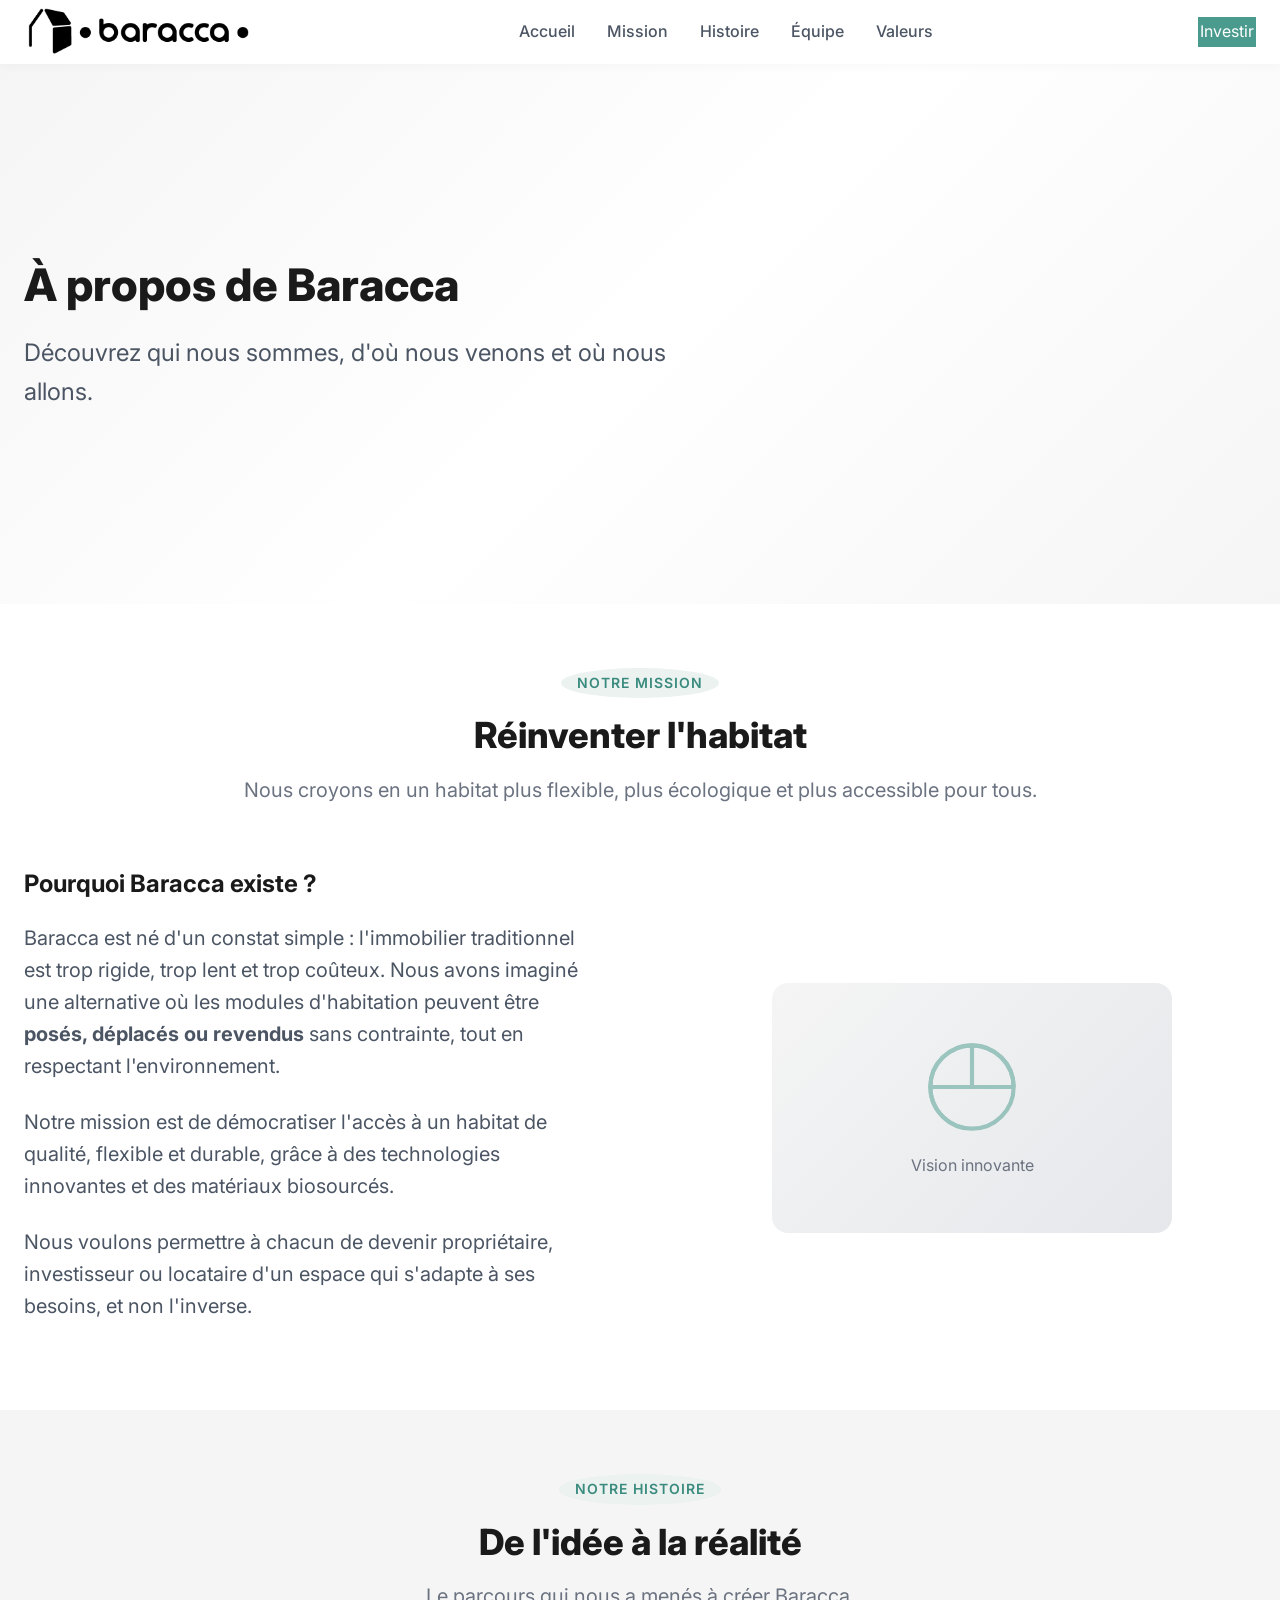
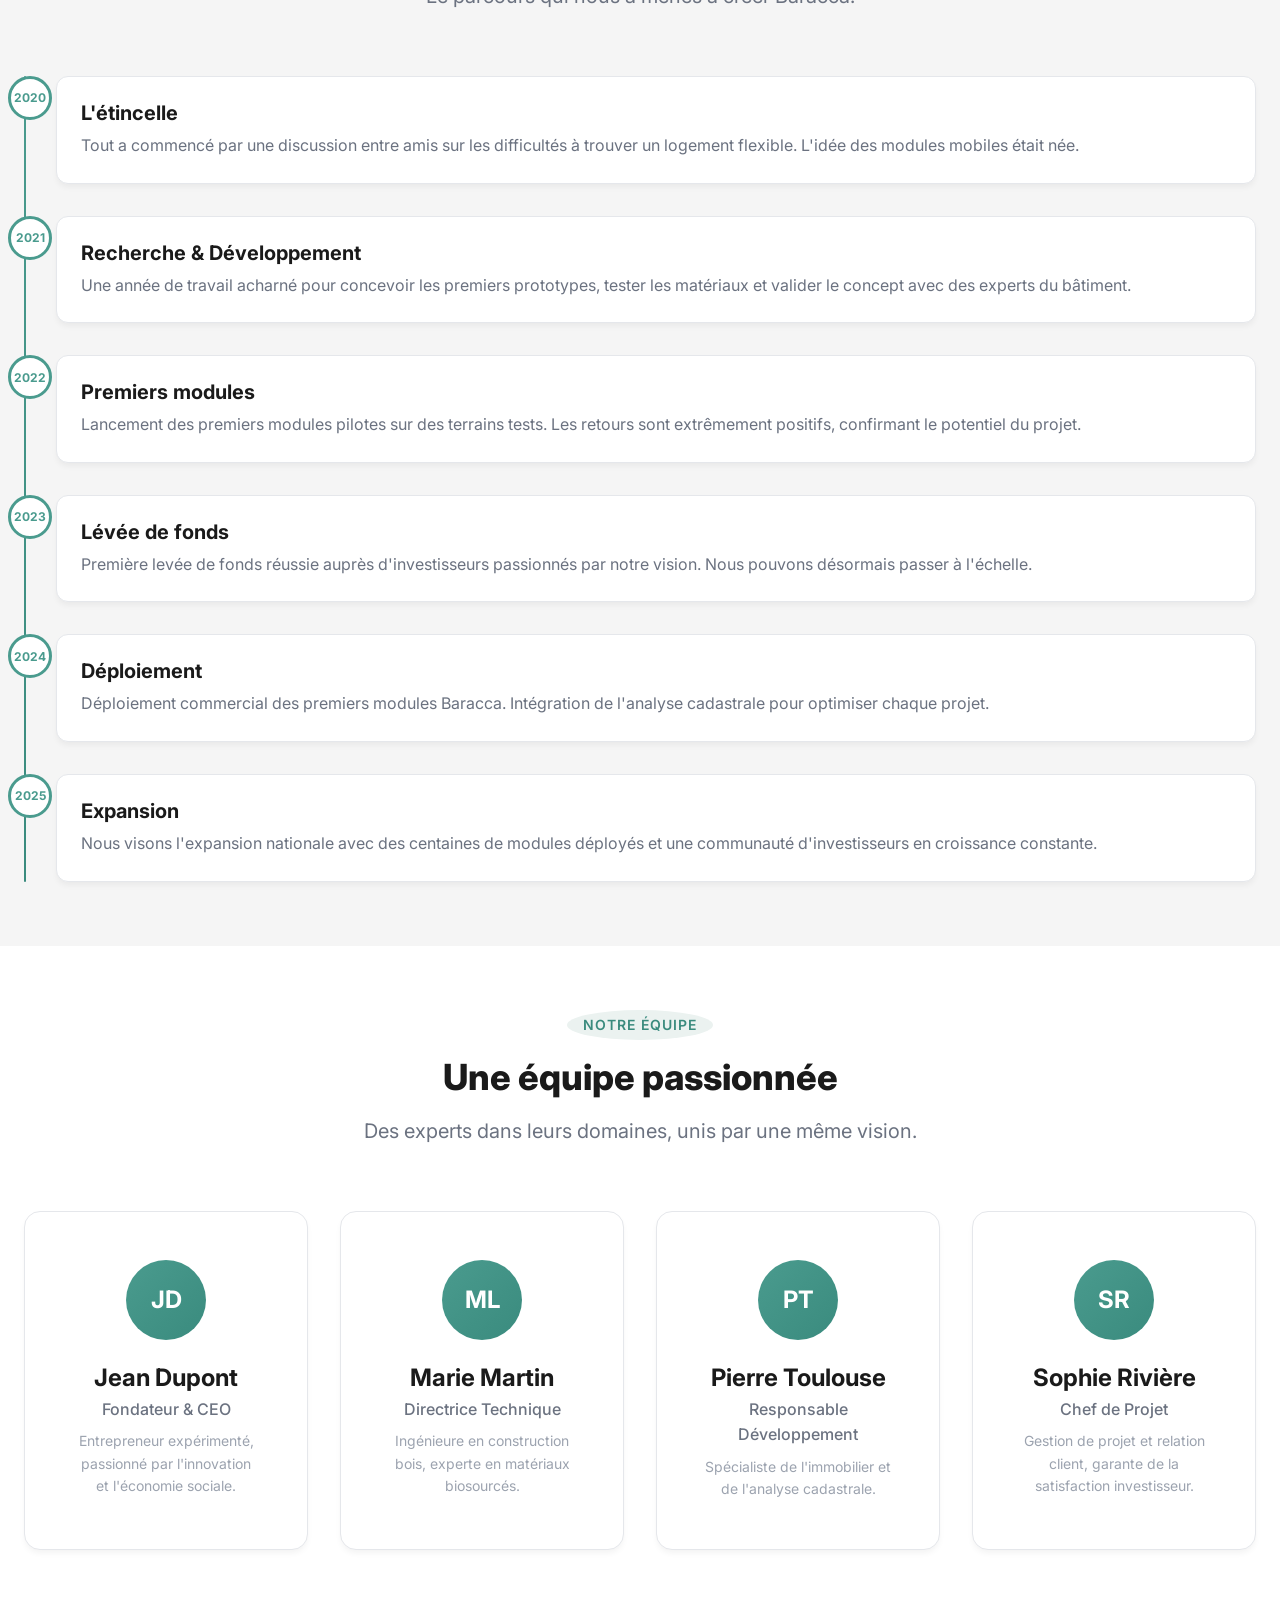
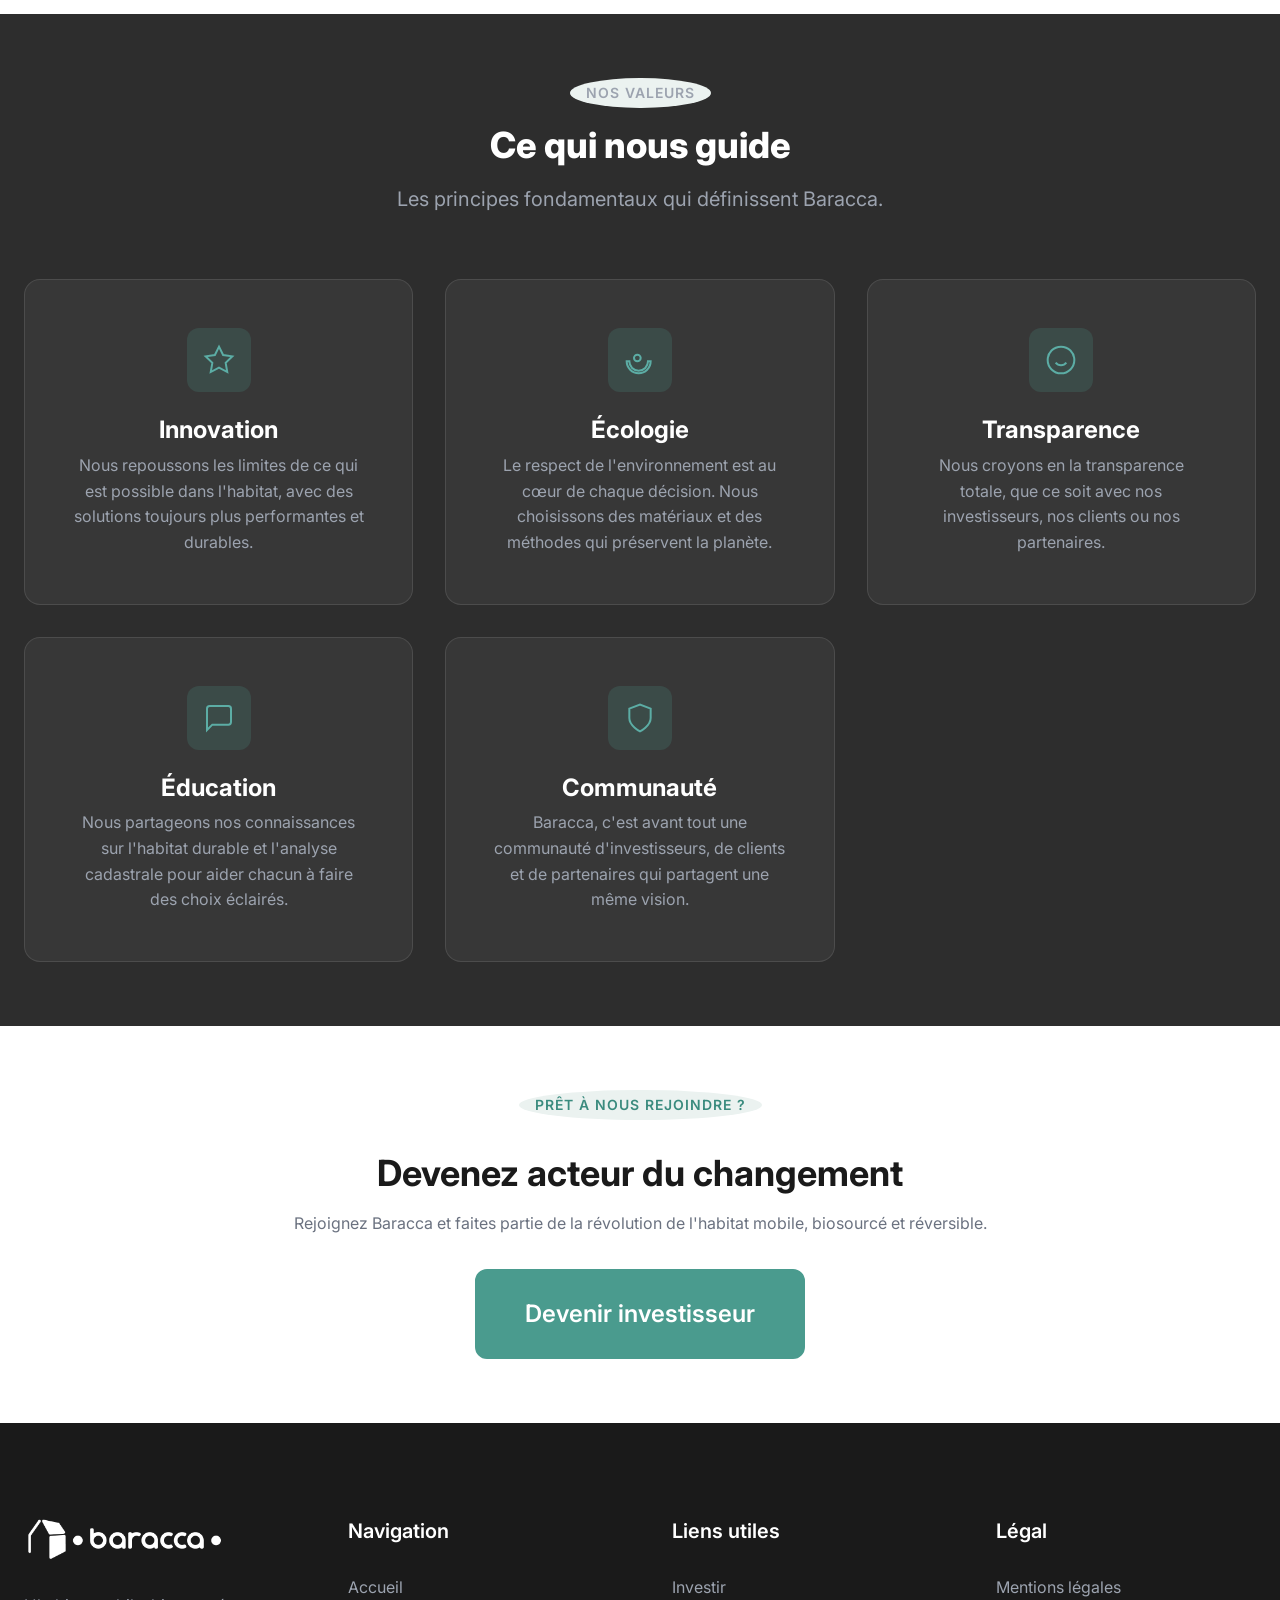
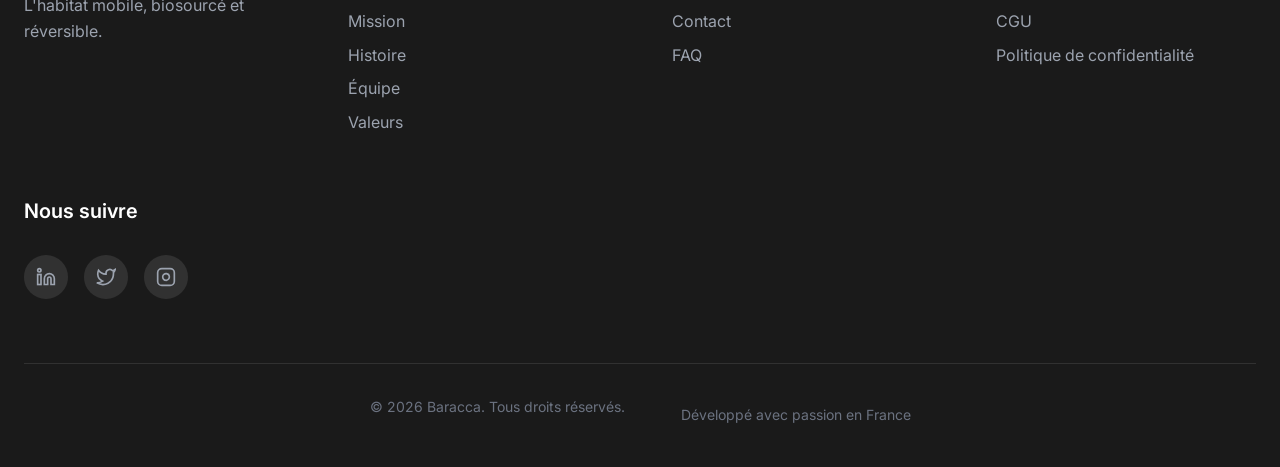
==== a-propos.html @ 2259a746 "Création d'une lading page test" ====
<!DOCTYPE html>
<html lang="fr">
<head>
  <meta charset="UTF-8">
  <meta name="viewport" content="width=device-width, initial-scale=1.0">
  <meta name="description" content="À propos de Baracca - Découvrez notre histoire, notre mission et notre équipe passionnée par l'habitat durable et réversible.">
  <title>À propos | Baracca</title>
  
  <!-- Fonts -->
  <link rel="preconnect" href="https://fonts.googleapis.com">
  <link rel="preconnect" href="https://fonts.gstatic.com" crossorigin>
  <link href="https://fonts.googleapis.com/css2?family=Inter:wght@400;500;600;700;800&display=swap" rel="stylesheet">
  
  <!-- Favicon -->
  <link rel="icon" type="image/png" href="assets/images/favicon.png">
  
  <!-- Styles -->
  <link rel="stylesheet" href="assets/css/style.css">
</head>
<body>
  <!-- Header -->
  <header class="header">
    <div class="container">
      <nav class="nav">
        <a href="index.html" class="logo">
          <img src="assets/images/logo-baracca-bandeau.png" alt="Baracca" width="300" height="62">
        </a>
        <ul class="nav-links">
          <li><a href="index.html">Accueil</a></li>
          <li><a href="#mission">Mission</a></li>
          <li><a href="#histoire">Histoire</a></li>
          <li><a href="#equipe">Équipe</a></li>
          <li><a href="#valeurs">Valeurs</a></li>
        </ul>
        <div class="nav-actions">
          <a href="index.html#investir" class="btn-primary">Investir</a>
          <button class="mobile-menu-btn" id="mobile-menu-btn" aria-label="Menu">
            <svg xmlns="http://www.w3.org/2000/svg" width="24" height="24" viewBox="0 0 24 24" fill="none" stroke="currentColor" stroke-width="2">
              <line x1="3" y1="12" x2="21" y2="12"></line>
              <line x1="3" y1="6" x2="21" y2="6"></line>
              <line x1="3" y1="18" x2="21" y2="18"></line>
            </svg>
          </button>
        </div>
      </nav>
      
      <!-- Mobile Menu -->
      <div class="mobile-menu hidden" id="mobile-menu">
        <ul>
          <li><a href="index.html">Accueil</a></li>
          <li><a href="#mission">Mission</a></li>
          <li><a href="#histoire">Histoire</a></li>
          <li><a href="#equipe">Équipe</a></li>
          <li><a href="#valeurs">Valeurs</a></li>
          <li><a href="index.html#investir">Investir</a></li>
        </ul>
      </div>
    </div>
  </header>

  <!-- Hero Section -->
  <section class="hero" style="min-height: 60vh; padding-top: 100px;">
    <div class="container">
      <div class="hero-content fade-in">
        <h1>À propos de Baracca</h1>
        <p class="hero-subtitle">Découvrez qui nous sommes, d'où nous venons et où nous allons.</p>
      </div>
    </div>
  </section>

  <!-- Mission Section -->
  <section id="mission" class="section">
    <div class="container">
      <div class="section-header fade-in">
        <span class="section-tag">Notre Mission</span>
        <h2 class="section-title">Réinventer l'habitat</h2>
        <p class="section-subtitle">Nous croyons en un habitat plus flexible, plus écologique et plus accessible pour tous.</p>
      </div>
      
      <div class="split-content fade-in">
        <div class="split-text">
          <h3>Pourquoi Baracca existe ?</h3>
          <p>Baracca est né d'un constat simple : l'immobilier traditionnel est trop rigide, trop lent et trop coûteux. Nous avons imaginé une alternative où les modules d'habitation peuvent être <strong>posés, déplacés ou revendus</strong> sans contrainte, tout en respectant l'environnement.</p>
          <p>Notre mission est de démocratiser l'accès à un habitat de qualité, flexible et durable, grâce à des technologies innovantes et des matériaux biosourcés.</p>
          <p>Nous voulons permettre à chacun de devenir propriétaire, investisseur ou locataire d'un espace qui s'adapte à ses besoins, et non l'inverse.</p>
        </div>
        <div class="split-visual">
          <div class="visual-placeholder">
            <svg xmlns="http://www.w3.org/2000/svg" width="100" height="100" viewBox="0 0 24 24" fill="none" stroke="#4A9B8E" stroke-width="1">
              <circle cx="12" cy="12" r="10"></circle>
              <path d="M12 2v10"></path>
              <path d="M2 12h20"></path>
              <path d="M22 12c0-5.52-4.48-10-10-10S2 6.48 2 12c0 4.84 3.44 8.87 8 9.8V22"></path>
            </svg>
            <p>Vision innovante</p>
          </div>
        </div>
      </div>
    </div>
  </section>

  <!-- Histoire Section -->
  <section id="histoire" class="section section-light">
    <div class="container">
      <div class="section-header fade-in">
        <span class="section-tag">Notre Histoire</span>
        <h2 class="section-title">De l'idée à la réalité</h2>
        <p class="section-subtitle">Le parcours qui nous a menés à créer Baracca.</p>
      </div>
      
      <div class="timeline fade-in">
        <div class="timeline-item">
          <div class="timeline-marker">2020</div>
          <div class="timeline-content">
            <h3>L'étincelle</h3>
            <p>Tout a commencé par une discussion entre amis sur les difficultés à trouver un logement flexible. L'idée des modules mobiles était née.</p>
          </div>
        </div>
        
        <div class="timeline-item">
          <div class="timeline-marker">2021</div>
          <div class="timeline-content">
            <h3>Recherche & Développement</h3>
            <p>Une année de travail acharné pour concevoir les premiers prototypes, tester les matériaux et valider le concept avec des experts du bâtiment.</p>
          </div>
        </div>
        
        <div class="timeline-item">
          <div class="timeline-marker">2022</div>
          <div class="timeline-content">
            <h3>Premiers modules</h3>
            <p>Lancement des premiers modules pilotes sur des terrains tests. Les retours sont extrêmement positifs, confirmant le potentiel du projet.</p>
          </div>
        </div>
        
        <div class="timeline-item">
          <div class="timeline-marker">2023</div>
          <div class="timeline-content">
            <h3>Lévée de fonds</h3>
            <p>Première levée de fonds réussie auprès d'investisseurs passionnés par notre vision. Nous pouvons désormais passer à l'échelle.</p>
          </div>
        </div>
        
        <div class="timeline-item">
          <div class="timeline-marker">2024</div>
          <div class="timeline-content">
            <h3>Déploiement</h3>
            <p>Déploiement commercial des premiers modules Baracca. Intégration de l'analyse cadastrale pour optimiser chaque projet.</p>
          </div>
        </div>
        
        <div class="timeline-item">
          <div class="timeline-marker">2025</div>
          <div class="timeline-content">
            <h3>Expansion</h3>
            <p>Nous visons l'expansion nationale avec des centaines de modules déployés et une communauté d'investisseurs en croissance constante.</p>
          </div>
        </div>
      </div>
    </div>
  </section>

  <!-- Équipe Section -->
  <section id="equipe" class="section">
    <div class="container">
      <div class="section-header fade-in">
        <span class="section-tag">Notre Équipe</span>
        <h2 class="section-title">Une équipe passionnée</h2>
        <p class="section-subtitle">Des experts dans leurs domaines, unis par une même vision.</p>
      </div>
      
      <div class="team-grid fade-in">
        <div class="team-card">
          <div class="team-avatar">JD</div>
          <h3>Jean Dupont</h3>
          <p>Fondateur & CEO</p>
          <p class="team-bio">Entrepreneur expérimenté, passionné par l'innovation et l'économie sociale.</p>
        </div>
        
        <div class="team-card">
          <div class="team-avatar">ML</div>
          <h3>Marie Martin</h3>
          <p>Directrice Technique</p>
          <p class="team-bio">Ingénieure en construction bois, experte en matériaux biosourcés.</p>
        </div>
        
        <div class="team-card">
          <div class="team-avatar">PT</div>
          <h3>Pierre Toulouse</h3>
          <p>Responsable Développement</p>
          <p class="team-bio">Spécialiste de l'immobilier et de l'analyse cadastrale.</p>
        </div>
        
        <div class="team-card">
          <div class="team-avatar">SR</div>
          <h3>Sophie Rivière</h3>
          <p>Chef de Projet</p>
          <p class="team-bio">Gestion de projet et relation client, garante de la satisfaction investisseur.</p>
        </div>
      </div>
    </div>
  </section>

  <!-- Valeurs Section -->
  <section id="valeurs" class="section section-dark">
    <div class="container">
      <div class="section-header fade-in" style="text-align: center;">
        <span class="section-tag">Nos Valeurs</span>
        <h2 class="section-title">Ce qui nous guide</h2>
        <p class="section-subtitle">Les principes fondamentaux qui définissent Baracca.</p>
      </div>
      
      <div class="values-grid fade-in">
        <div class="value-card">
          <div class="value-icon">
            <svg xmlns="http://www.w3.org/2000/svg" width="32" height="32" viewBox="0 0 24 24" fill="none" stroke="currentColor" stroke-width="1.5">
              <path d="M12 2l3.09 6.26L22 9.27l-5 4.87 1.18 6.88L12 17.77l-6.18 3.25L7 14.14 2 9.27l6.91-1.01L12 2z"></path>
            </svg>
          </div>
          <h3>Innovation</h3>
          <p>Nous repoussons les limites de ce qui est possible dans l'habitat, avec des solutions toujours plus performantes et durables.</p>
        </div>
        
        <div class="value-card">
          <div class="value-icon">
            <svg xmlns="http://www.w3.org/2000/svg" width="32" height="32" viewBox="0 0 24 24" fill="none" stroke="currentColor" stroke-width="1.5">
              <path d="M11 20A7 7 0 0 1 4 13H2a9 9 0 0 0 18 0h-2a7 7 0 0 1-7 7z"></path>
              <path d="M12.5 10.5c0-1.38-1.12-2.5-2.5-2.5s-2.5 1.12-2.5 2.5 1.12 2.5 2.5 2.5 2.5-1.12 2.5-2.5z"></path>
            </svg>
          </div>
          <h3>Écologie</h3>
          <p>Le respect de l'environnement est au cœur de chaque décision. Nous choisissons des matériaux et des méthodes qui préservent la planète.</p>
        </div>
        
        <div class="value-card">
          <div class="value-icon">
            <svg xmlns="http://www.w3.org/2000/svg" width="32" height="32" viewBox="0 0 24 24" fill="none" stroke="currentColor" stroke-width="1.5">
              <circle cx="12" cy="12" r="10"></circle>
              <path d="M8 14s1.5 2 4 2 4-2 4-2"></path>
              <line x1="9" y1="9" x2="9.01" y2="9"></line>
              <line x1="15" y1="9" x2="15.01" y2="9"></line>
            </svg>
          </div>
          <h3>Transparence</h3>
          <p>Nous croyons en la transparence totale, que ce soit avec nos investisseurs, nos clients ou nos partenaires.</p>
        </div>
        
        <div class="value-card">
          <div class="value-icon">
            <svg xmlns="http://www.w3.org/2000/svg" width="32" height="32" viewBox="0 0 24 24" fill="none" stroke="currentColor" stroke-width="1.5">
              <path d="M21 15a2 2 0 0 1-2 2H7l-4 4V5a2 2 0 0 1 2-2h14a2 2 0 0 1 2 2z"></path>
            </svg>
          </div>
          <h3>Éducation</h3>
          <p>Nous partageons nos connaissances sur l'habitat durable et l'analyse cadastrale pour aider chacun à faire des choix éclairés.</p>
        </div>
        
        <div class="value-card">
          <div class="value-icon">
            <svg xmlns="http://www.w3.org/2000/svg" width="32" height="32" viewBox="0 0 24 24" fill="none" stroke="currentColor" stroke-width="1.5">
              <path d="M12 22s8-4 8-10V5l-8-3-8 3v7c0 6 8 10 8 10z"></path>
            </svg>
          </div>
          <h3>Communauté</h3>
          <p>Baracca, c'est avant tout une communauté d'investisseurs, de clients et de partenaires qui partagent une même vision.</p>
        </div>
      </div>
    </div>
  </section>

  <!-- CTA Section -->
  <section class="section">
    <div class="container">
      <div class="fade-in" style="text-align: center; max-width: 700px; margin: 0 auto;">
        <span class="section-tag">Prêt à nous rejoindre ?</span>
        <h2 style="margin-top: var(--spacing-md);">Devenez acteur du changement</h2>
        <p style="margin-bottom: var(--spacing-xl);">Rejoignez Baracca et faites partie de la révolution de l'habitat mobile, biosourcé et réversible.</p>
        <a href="index.html#investir" class="btn-cta btn-large">Devenir investisseur</a>
      </div>
    </div>
  </section>

  <!-- Footer -->
  <footer class="footer">
    <div class="container">
      <div class="footer-content">
        <div class="footer-section">
          <a href="index.html" class="footer-logo">
            <img src="assets/images/logo-baracca-bandeau.png" alt="Baracca" width="200" height="42">
          </a>
          <p>L'habitat mobile, biosourcé et réversible.</p>
        </div>
        
        <div class="footer-section">
          <h4>Navigation</h4>
          <ul>
            <li><a href="index.html">Accueil</a></li>
            <li><a href="#mission">Mission</a></li>
            <li><a href="#histoire">Histoire</a></li>
            <li><a href="#equipe">Équipe</a></li>
            <li><a href="#valeurs">Valeurs</a></li>
          </ul>
        </div>
        
        <div class="footer-section">
          <h4>Liens utiles</h4>
          <ul>
            <li><a href="index.html">Investir</a></li>
            <li><a href="#">Contact</a></li>
            <li><a href="#">FAQ</a></li>
          </ul>
        </div>
        
        <div class="footer-section">
          <h4>Légal</h4>
          <ul>
            <li><a href="#">Mentions légales</a></li>
            <li><a href="#">CGU</a></li>
            <li><a href="#">Politique de confidentialité</a></li>
          </ul>
        </div>
        
        <div class="footer-section">
          <h4>Nous suivre</h4>
          <div class="social-links">
            <a href="#" aria-label="LinkedIn">
              <svg xmlns="http://www.w3.org/2000/svg" width="24" height="24" viewBox="0 0 24 24" fill="none" stroke="currentColor" stroke-width="2">
                <path d="M16 8a6 6 0 0 1 6 6v7h-4v-7a2 2 0 0 0-2-2 2 2 0 0 0-2 2v7h-4v-7a6 6 0 0 1 6-6z"></path>
                <rect x="2" y="9" width="4" height="12"></rect>
                <circle cx="4" cy="4" r="2"></circle>
              </svg>
            </a>
            <a href="#" aria-label="Twitter">
              <svg xmlns="http://www.w3.org/2000/svg" width="24" height="24" viewBox="0 0 24 24" fill="none" stroke="currentColor" stroke-width="2">
                <path d="M23 3a10.9 10.9 0 0 1-3.14 1.53 4.48 4.48 0 0 0-7.86 3v1A10.66 10.66 0 0 1 3 4s-4 9 5 13a11.64 11.64 0 0 1-7 2c9 5 20 0 20-11.5a4.5 4.5 0 0 0-.08-.83A7.72 7.72 0 0 0 23 3z"></path>
              </svg>
            </a>
            <a href="#" aria-label="Instagram">
              <svg xmlns="http://www.w3.org/2000/svg" width="24" height="24" viewBox="0 0 24 24" fill="none" stroke="currentColor" stroke-width="2">
                <rect x="2" y="2" width="20" height="20" rx="5" ry="5"></rect>
                <path d="M16 11.37A4 4 0 1 1 12.63 8 4 4 0 0 1 16 11.37z"></path>
                <line x1="17.5" y1="6.5" x2="17.51" y2="6.5"></line>
              </svg>
            </a>
          </div>
        </div>
      </div>
      
      <div class="footer-bottom">
        <p>© <span id="current-year"></span> Baracca. Tous droits réservés.</p>
        <p style="margin-left: 2rem;">Développé avec passion en France</p>
      </div>
    </div>
  </footer>

  <!-- Scripts -->
  <script src="assets/js/script.js"></script>
</body>
</html>
---- assets/css/style.css ----
/* ============================================
   Baracca - Landing Page Styles
   Design moderne et responsive pour la landing page
   ============================================ */

/* CSS Custom Properties (Variables) */
:root {
  /* Couleurs principales */
  --primary: #4A9B8E;           /* Vert terre - couleur principale */
  --primary-dark: #3A8B7E;     /* Vert terre foncé */
  --primary-light: #5CADA5;    /* Vert terre clair */
  --primary-lighter: #EBF2F0;   /* Vert très clair pour fonds */
  
  --secondary: #E67E22;         /* Orange pour accents */
  --secondary-dark: #D35400;   /* Orange foncé */
  
  --black: #1A1A1A;            /* Noir profond */
  --black-soft: #2D2D2D;       /* Noir légèrement plus clair */
  --white: #FFFFFF;            /* Blanc */
  --gray-light: #F5F5F5;       /* Gris très clair */
  --gray: #6B7280;             /* Gris standard */
  --gray-medium: #9CA3AF;      /* Gris moyen */
  --gray-dark: #4B5563;        /* Gris foncé */
  --gray-border: #E5E7EB;      /* Bordure gris clair */
  --gray-bg: #FAFAFA;          /* Fond gris */
  
  /* Typographie */
  --font-family: 'Inter', -apple-system, BlinkMacSystemFont, 'Segoe UI', Roboto, Oxygen, Ubuntu, sans-serif;
  --font-size-h1: 3rem;        /* 48px */
  --font-size-h2: 2.25rem;     /* 36px */
  --font-size-h3: 1.5rem;      /* 24px */
  --font-size-h4: 1.25rem;     /* 20px */
  --font-size-body: 1rem;     /* 16px */
  --font-size-small: 0.875rem; /* 14px */
  --font-size-xs: 0.75rem;     /* 12px */
  
  /* Espacements */
  --spacing-xs: 0.25rem;      /* 4px */
  --spacing-sm: 0.5rem;       /* 8px */
  --spacing-md: 1rem;         /* 16px */
  --spacing-lg: 1.5rem;       /* 24px */
  --spacing-xl: 2rem;         /* 32px */
  --spacing-2xl: 3rem;        /* 48px */
  --spacing-3xl: 4rem;        /* 64px */
  --spacing-4xl: 6rem;        /* 96px */
  
  /* Bordures et ombres */
  --border-radius: 12px;       /* Bordure standard */
  --border-radius-sm: 8px;    /* Bordure petite */
  --border-radius-lg: 16px;   /* Bordure grande */
  --border-radius-full: 50%;  /* Cercle */
  
  --box-shadow: 0 4px 6px -1px rgba(0, 0, 0, 0.05);
  --box-shadow-md: 0 10px 15px -3px rgba(0, 0, 0, 0.05);
  --box-shadow-lg: 0 20px 25px -5px rgba(0, 0, 0, 0.05);
  --box-shadow-xl: 0 25px 50px -12px rgba(0, 0, 0, 0.1);
  --box-shadow-primary: 0 4px 14px rgba(74, 155, 142, 0.2);
  
  /* Transitions */
  --transition: all 0.3s cubic-bezier(0.4, 0, 0.2, 1);
  --transition-fast: all 0.15s ease;
  --transition-slow: all 0.5s ease;
  
  /* Z-index layers */
  --z-base: 1;
  --z-dropdown: 100;
  --z-sticky: 200;
  --z-fixed: 300;
  --z-modal: 400;
  --z-tooltip: 500;
}

/* ============================================
   Reset et Base Styles
   ============================================ */
*, *::before, *::after {
  box-sizing: border-box;
  margin: 0;
  padding: 0;
}

html {
  scroll-behavior: smooth;
  font-size: 16px;
}

body {
  font-family: var(--font-family);
  font-size: var(--font-size-body);
  line-height: 1.6;
  color: var(--black);
  background-color: var(--white);
  -webkit-font-smoothing: antialiased;
  -moz-osx-font-smoothing: grayscale;
  overflow-x: hidden;
}

/* Selection */
::selection {
  background-color: var(--primary);
  color: var(--white);
}

/* Focus styles for accessibility */
:focus-visible {
  outline: 2px solid var(--primary);
  outline-offset: 2px;
}

/* Scrollbar styling */
::-webkit-scrollbar {
  width: 8px;
  height: 8px;
}

::-webkit-scrollbar-track {
  background: var(--gray-light);
}

::-webkit-scrollbar-thumb {
  background: var(--primary);
  border-radius: 4px;
}

::-webkit-scrollbar-thumb:hover {
  background: var(--primary-dark);
}

/* ============================================
   Typography
   ============================================ */
h1, h2, h3, h4, h5, h6 {
  font-weight: 700;
  line-height: 1.2;
  color: var(--black);
  margin-bottom: var(--spacing-md);
}

h1 { font-size: var(--font-size-h1); }
h2 { font-size: var(--font-size-h2); }
h3 { font-size: var(--font-size-h3); }
h4 { font-size: var(--font-size-h4); }

p {
  color: var(--gray);
  margin-bottom: var(--spacing-md);
}

p:last-child {
  margin-bottom: 0;
}

a {
  color: var(--primary);
  text-decoration: none;
  transition: var(--transition);
}

a:hover {
  color: var(--primary-dark);
}

/* Lists */
ul, ol {
  list-style: none;
}

/* Images */
img, picture, video, canvas, svg {
  display: block;
  max-width: 100%;
  height: auto;
}

/* ============================================
   Conteneurs
   ============================================ */
.container {
  width: 100%;
  max-width: 1280px;
  margin: 0 auto;
  padding: 0 var(--spacing-lg);
}

.section {
  padding: var(--spacing-4xl) 0;
  position: relative;
}

/* ============================================
   Header
   ============================================ */
.header {
  position: sticky;
  top: 0;
  background-color: var(--white);
  box-shadow: 0 2px 10px rgba(0, 0, 0, 0.03);
  z-index: var(--z-sticky);
  padding: var(--spacing-sm) 0;
  transition: var(--transition);
}

.header.scrolled {
  box-shadow: 0 4px 20px rgba(0, 0, 0, 0.05);
  padding: var(--spacing-xs) 0;
}

.nav {
  display: flex;
  justify-content: space-between;
  align-items: center;
  position: relative;
}

.logo {
  display: flex;
  align-items: center;
  font-size: var(--font-size-h4);
  font-weight: 700;
  color: var(--black);
}

.logo img {
  height: auto;
  max-height: 48px;
  width: auto;
}

.nav-links {
  display: flex;
  list-style: none;
  gap: var(--spacing-xl);
  align-items: center;
}

.nav-links a {
  color: var(--gray-dark);
  font-weight: 500;
  font-size: var(--font-size-body);
  transition: var(--transition);
  padding: var(--spacing-sm) 0;
  position: relative;
}

.nav-links a::after {
  content: '';
  position: absolute;
  bottom: 0;
  left: 0;
  width: 0;
  height: 2px;
  background-color: var(--primary);
  transition: var(--transition);
}

.nav-links a:hover {
  color: var(--primary);
}

.nav-links a:hover::after {
  width: 100%;
}

.nav-links a.active {
  color: var(--primary);
}

.nav-links a.active::after {
  width: 100%;
}

.nav-actions {
  display: flex;
  gap: var(--spacing-md);
  align-items: center;
}

/* Mobile Menu Button */
.mobile-menu-btn {
  display: none;
  background: none;
  border: none;
  cursor: pointer;
  padding: var(--spacing-sm);
  color: var(--black);
}

.mobile-menu-btn:hover {
  color: var(--primary);
}

.mobile-menu {
  position: fixed;
  top: 70px;
  left: 0;
  right: 0;
  background-color: var(--white);
  box-shadow: 0 10px 30px rgba(0, 0, 0, 0.1);
  padding: var(--spacing-xl);
  z-index: var(--z-modal);
  transform: translateY(-10px);
  opacity: 0;
  visibility: hidden;
  transition: var(--transition);
}

.mobile-menu.hidden {
  transform: translateY(-10px);
  opacity: 0;
  visibility: hidden;
}

.mobile-menu:not(.hidden) {
  transform: translateY(0);
  opacity: 1;
  visibility: visible;
}

.mobile-menu ul {
  list-style: none;
  display: flex;
  flex-direction: column;
  gap: var(--spacing-md);
  text-align: center;
}

.mobile-menu li a {
  display: block;
  padding: var(--spacing-md);
  font-size: var(--font-size-h4);
  font-weight: 500;
  color: var(--black);
  border-bottom: 1px solid var(--gray-border);
}

.mobile-menu li a:hover {
  color: var(--primary);
  background-color: var(--gray-light);
}

/* ============================================
   Boutons
   ============================================ */
.btn {
  display: inline-flex;
  align-items: center;
  justify-content: center;
  padding: var(--spacing-sm) var(--spacing-lg);
  border-radius: var(--border-radius);
  font-weight: 600;
  font-size: var(--font-size-body);
  transition: var(--transition);
  cursor: pointer;
  text-align: center;
  gap: var(--spacing-sm);
  white-space: nowrap;
}

.btn-primary {
  background-color: var(--primary);
  color: var(--white);
  border: 2px solid var(--primary);
}

.btn-primary:hover {
  background-color: var(--primary-dark);
  border-color: var(--primary-dark);
  box-shadow: var(--box-shadow-primary);
  transform: translateY(-2px);
}

.btn-secondary {
  background-color: transparent;
  color: var(--primary);
  border: 2px solid var(--primary);
}

.btn-secondary:hover {
  background-color: var(--primary);
  color: var(--white);
  border-color: var(--primary);
  transform: translateY(-2px);
}

.btn-cta {
  background-color: var(--primary);
  color: var(--white);
  padding: var(--spacing-md) var(--spacing-xl);
  font-size: var(--font-size-h4);
  border-radius: var(--border-radius);
  font-weight: 600;
  display: inline-flex;
  align-items: center;
  justify-content: center;
  transition: var(--transition);
  border: 2px solid var(--primary);
}

.btn-cta:hover {
  background-color: var(--primary-dark);
  border-color: var(--primary-dark);
  transform: translateY(-3px);
  box-shadow: var(--box-shadow-primary);
}

.btn-large {
  padding: var(--spacing-lg) var(--spacing-2xl);
  font-size: var(--font-size-h3);
}

/* ============================================
   Hero Section
   ============================================ */
.hero {
  position: relative;
  padding: var(--spacing-4xl) 0;
  min-height: 100vh;
  display: flex;
  align-items: center;
  background: linear-gradient(135deg, var(--gray-light) 0%, var(--white) 50%, var(--gray-light) 100%);
  overflow: hidden;
}

.hero-content {
  max-width: 650px;
  position: relative;
  z-index: var(--z-base);
}

.hero h1 {
  font-size: var(--font-size-h1);
  font-weight: 800;
  line-height: 1.1;
  margin-bottom: var(--spacing-lg);
}

.hero-subtitle {
  font-size: var(--font-size-h3);
  color: var(--gray-dark);
  line-height: 1.6;
  margin-bottom: var(--spacing-xl);
}

.hero-actions {
  display: flex;
  gap: var(--spacing-md);
  flex-wrap: wrap;
}

.hero-image {
  position: absolute;
  right: -10%;
  top: 50%;
  transform: translateY(-50%);
  width: 60%;
  height: 120%;
  background-size: cover;
  background-position: center;
  opacity: 0.8;
  border-radius: var(--border-radius-lg);
  transition: var(--transition-slow);
}

.hero-image::after {
  content: '';
  position: absolute;
  top: 0;
  left: 0;
  right: 0;
  bottom: 0;
  background: linear-gradient(to left, var(--white) 0%, transparent 50%);
  border-radius: var(--border-radius-lg);
}

/* ============================================
   Section Headers
   ============================================ */
.section-header {
  text-align: center;
  max-width: 800px;
  margin: 0 auto var(--spacing-3xl);
}

.section-tag {
  display: inline-block;
  background-color: var(--primary-lighter);
  color: var(--primary-dark);
  padding: var(--spacing-xs) var(--spacing-md);
  border-radius: var(--border-radius-full);
  font-size: var(--font-size-small);
  font-weight: 600;
  text-transform: uppercase;
  letter-spacing: 1px;
  margin-bottom: var(--spacing-md);
}

.section-title {
  font-size: var(--font-size-h2);
  font-weight: 800;
  line-height: 1.2;
  margin-bottom: var(--spacing-md);
}

.section-subtitle {
  font-size: var(--font-size-h4);
  color: var(--gray);
  line-height: 1.6;
}

/* ============================================
   Sections with background variants
   ============================================ */
.section-light {
  background-color: var(--gray-light);
}

.section-dark {
  background-color: var(--black-soft);
  color: var(--white);
}

.section-dark h2,
.section-dark h3,
.section-dark h4 {
  color: var(--white);
}

.section-dark p,
.section-dark span,
.section-dark li {
  color: var(--gray-medium);
}

.section-dark a:not(.btn-primary):not(.btn-secondary):not(.btn-cta) {
  color: var(--primary-light);
}

.section-dark a:hover:not(.btn-primary):not(.btn-secondary):not(.btn-cta) {
  color: var(--primary);
}

.section-cta {
  background: linear-gradient(135deg, var(--primary) 0%, var(--primary-dark) 100%);
  color: var(--white);
}

.section-cta h2,
.section-cta h3,
.section-cta p {
  color: var(--white);
}

.section-cta .section-tag {
  background-color: rgba(255, 255, 255, 0.2);
  color: var(--white);
}

/* ============================================
   Feature Grid (4 cards)
   ============================================ */
.feature-grid {
  display: grid;
  grid-template-columns: repeat(auto-fit, minmax(280px, 1fr));
  gap: var(--spacing-xl);
}

.feature-card {
  background-color: var(--white);
  border: 1px solid var(--gray-border);
  border-radius: var(--border-radius-lg);
  padding: var(--spacing-2xl);
  box-shadow: var(--box-shadow);
  transition: var(--transition);
  text-align: center;
}

.feature-card:hover {
  transform: translateY(-8px);
  box-shadow: var(--box-shadow-lg);
  border-color: var(--primary);
}

.feature-icon {
  width: 72px;
  height: 72px;
  margin: 0 auto var(--spacing-lg);
  display: flex;
  align-items: center;
  justify-content: center;
  background: linear-gradient(135deg, var(--primary-lighter) 0%, var(--primary) 100%);
  border-radius: var(--border-radius);
  color: var(--primary-dark);
  transition: var(--transition);
}

.feature-card:hover .feature-icon {
  transform: scale(1.1);
  background: linear-gradient(135deg, var(--primary) 0%, var(--primary-dark) 100%);
  color: var(--white);
}

.feature-icon svg {
  width: 40px;
  height: 40px;
}

.feature-card h3 {
  margin-bottom: var(--spacing-sm);
  color: var(--black);
}

.feature-card p {
  color: var(--gray);
  margin-bottom: 0;
}

/* ============================================
   Benefits Grid (6 items)
   ============================================ */
.benefits-grid {
  display: grid;
  grid-template-columns: repeat(auto-fit, minmax(350px, 1fr));
  gap: var(--spacing-xl);
}

.benefit-item {
  display: flex;
  gap: var(--spacing-lg);
  align-items: flex-start;
}

.benefit-icon {
  width: 56px;
  height: 56px;
  flex-shrink: 0;
  display: flex;
  align-items: center;
  justify-content: center;
  background-color: var(--primary-lighter);
  border-radius: var(--border-radius);
}

.benefit-icon svg {
  width: 32px;
  height: 32px;
}

.benefit-content h3 {
  font-size: var(--font-size-h4);
  margin-bottom: var(--spacing-xs);
}

.benefit-content p {
  color: var(--gray);
  margin-bottom: 0;
  font-size: var(--font-size-body);
}

/* ============================================
   Split Content (Text + Visual)
   ============================================ */
.split-content {
  display: grid;
  grid-template-columns: 1fr 1fr;
  gap: var(--spacing-4xl);
  align-items: center;
}

.split-text h3 {
  font-size: var(--font-size-h3);
  margin-bottom: var(--spacing-lg);
}

.split-text p {
  margin-bottom: var(--spacing-lg);
  font-size: var(--font-size-h4);
  color: var(--gray-dark);
}

.feature-list {
  list-style: none;
  margin-bottom: var(--spacing-xl);
}

.feature-list li {
  padding: var(--spacing-sm) 0;
  padding-left: var(--spacing-lg);
  position: relative;
  color: var(--gray-dark);
  border-left: 3px solid var(--primary);
}

.feature-list strong {
  color: var(--black);
}

.split-visual {
  display: flex;
  justify-content: center;
  align-items: center;
}

.visual-placeholder {
  width: 100%;
  max-width: 400px;
  aspect-ratio: 16/10;
  background: linear-gradient(135deg, var(--gray-light) 0%, var(--gray-border) 100%);
  border-radius: var(--border-radius-lg);
  display: flex;
  flex-direction: column;
  align-items: center;
  justify-content: center;
  gap: var(--spacing-md);
  color: var(--gray);
}

.visual-placeholder svg {
  width: 100px;
  height: 100px;
  opacity: 0.5;
}

/* ============================================
   Stats Row
   ============================================ */
.stats-row {
  display: grid;
  grid-template-columns: repeat(auto-fit, minmax(200px, 1fr));
  gap: var(--spacing-xl);
  text-align: center;
}

.stat-item {
  padding: var(--spacing-lg);
  background-color: var(--white);
  border-radius: var(--border-radius);
  border: 1px solid var(--gray-border);
}

.stat-number {
  font-size: 3rem;
  font-weight: 800;
  color: var(--primary);
  display: inline-block;
}

.stat-suffix {
  font-size: 2rem;
  font-weight: 700;
  color: var(--primary);
}

.stat-label {
  display: block;
  font-size: var(--font-size-small);
  color: var(--gray);
  text-transform: uppercase;
  letter-spacing: 1px;
  margin-top: var(--spacing-xs);
}

/* ============================================
   Stats Grid (4 cards)
   ============================================ */
.stats-grid {
  display: grid;
  grid-template-columns: repeat(auto-fit, minmax(250px, 1fr));
  gap: var(--spacing-xl);
}

.stat-card {
  background-color: var(--white);
  border-radius: var(--border-radius-lg);
  padding: var(--spacing-2xl);
  text-align: center;
  box-shadow: var(--box-shadow);
  transition: var(--transition);
}

.stat-card:hover {
  transform: translateY(-8px);
  box-shadow: var(--box-shadow-lg);
}

.section-dark .stat-card {
  background-color: rgba(255, 255, 255, 0.05);
  border: 1px solid rgba(255, 255, 255, 0.1);
}

.section-dark .stat-card:hover {
  background-color: rgba(255, 255, 255, 0.1);
  border-color: rgba(255, 255, 255, 0.2);
}

.stat-icon {
  width: 64px;
  height: 64px;
  margin: 0 auto var(--spacing-lg);
  display: flex;
  align-items: center;
  justify-content: center;
  background: linear-gradient(135deg, var(--primary-lighter) 0%, var(--primary) 100%);
  border-radius: var(--border-radius);
  color: var(--primary-dark);
}

.section-dark .stat-icon {
  background: linear-gradient(135deg, rgba(74, 155, 142, 0.2) 0%, rgba(74, 155, 142, 0.4) 100%);
  color: var(--primary-light);
}

.stat-icon svg {
  width: 40px;
  height: 40px;
}

.stat-card .stat-number {
  font-size: 3.5rem;
  color: var(--black);
}

.section-dark .stat-card .stat-number {
  color: var(--white);
}

.stat-card .stat-label {
  font-size: var(--font-size-small);
  color: var(--gray);
  text-transform: uppercase;
  letter-spacing: 1px;
}

.section-dark .stat-card .stat-label {
  color: var(--gray-medium);
}

/* ============================================
   Testimonials Grid
   ============================================ */
.testimonials-grid {
  display: grid;
  grid-template-columns: repeat(auto-fit, minmax(300px, 1fr));
  gap: var(--spacing-xl);
}

.testimonial-card {
  background-color: var(--white);
  border: 1px solid var(--gray-border);
  border-radius: var(--border-radius-lg);
  padding: var(--spacing-2xl);
  box-shadow: var(--box-shadow);
  transition: var(--transition);
  position: relative;
}

.testimonial-card:hover {
  transform: translateY(-8px);
  box-shadow: var(--box-shadow-lg);
  border-color: var(--primary);
}

.testimonial-quote {
  position: absolute;
  top: var(--spacing-lg);
  left: var(--spacing-lg);
  font-size: 4rem;
  color: var(--primary-lighter);
  line-height: 1;
  font-family: Georgia, serif;
}

.testimonial-card p {
  font-style: italic;
  color: var(--gray-dark);
  margin-bottom: var(--spacing-lg);
  font-size: var(--font-size-body);
  line-height: 1.7;
}

.testimonial-author {
  display: flex;
  flex-direction: column;
  align-items: flex-start;
  gap: var(--spacing-xs);
}

.testimonial-author strong {
  color: var(--black);
  font-size: var(--font-size-body);
}

.testimonial-author span {
  color: var(--gray);
  font-size: var(--font-size-small);
}

/* ============================================
   CTA Section
   ============================================ */
.cta-content {
  text-align: center;
  max-width: 700px;
  margin: 0 auto;
  padding: var(--spacing-4xl) 0;
}

.cta-content .section-tag {
  background-color: rgba(255, 255, 255, 0.2);
  color: var(--white);
}

.cta-content h2 {
  font-size: var(--font-size-h2);
  font-weight: 800;
  margin-bottom: var(--spacing-lg);
}

.cta-content p {
  font-size: var(--font-size-h3);
  margin-bottom: var(--spacing-xl);
  color: rgba(255, 255, 255, 0.9);
}

.cta-actions {
  display: flex;
  gap: var(--spacing-lg);
  justify-content: center;
  flex-wrap: wrap;
}

/* ============================================
   Footer
   ============================================ */
.footer {
  background-color: var(--black);
  color: var(--white);
  padding: var(--spacing-4xl) 0 var(--spacing-xl);
}

.footer-content {
  display: grid;
  grid-template-columns: repeat(auto-fit, minmax(200px, 1fr));
  gap: var(--spacing-3xl);
  margin-bottom: var(--spacing-3xl);
}

.footer-section {
  display: flex;
  flex-direction: column;
  gap: var(--spacing-md);
}

.footer-logo {
  margin-bottom: var(--spacing-md);
}

.footer-logo img {
  max-height: 42px;
  width: auto;
  filter: brightness(0) invert(1);
}

.footer-section h4 {
  color: var(--white);
  font-size: var(--font-size-h4);
  font-weight: 600;
  margin-bottom: var(--spacing-md);
}

.footer-section p {
  color: var(--gray-medium);
  margin-bottom: 0;
}

.footer-section ul {
  list-style: none;
  display: flex;
  flex-direction: column;
  gap: var(--spacing-sm);
}

.footer-section li a {
  color: var(--gray-medium);
  font-size: var(--font-size-body);
  transition: var(--transition);
}

.footer-section li a:hover {
  color: var(--primary-light);
}

.social-links {
  display: flex;
  gap: var(--spacing-md);
}

.social-links a {
  width: 44px;
  height: 44px;
  display: flex;
  align-items: center;
  justify-content: center;
  background-color: rgba(255, 255, 255, 0.1);
  border-radius: var(--border-radius-full);
  color: var(--gray-medium);
  transition: var(--transition);
}

.social-links a:hover {
  background-color: var(--primary);
  color: var(--white);
  transform: translateY(-3px);
}

.social-links svg {
  width: 20px;
  height: 20px;
}

.footer-bottom {
  text-align: center;
  padding-top: var(--spacing-xl);
  border-top: 1px solid rgba(255, 255, 255, 0.1);
  color: var(--gray-medium);
  font-size: var(--font-size-small);
  display: flex;
  justify-content: center;
  align-items: center;
  flex-wrap: wrap;
  gap: var(--spacing-lg);
}

/* ============================================
   Animations
   ============================================ */
@keyframes fadeIn {
  from {
    opacity: 0;
    transform: translateY(30px);
  }
  to {
    opacity: 1;
    transform: translateY(0);
  }
}

@keyframes fadeInUp {
  from {
    opacity: 0;
    transform: translateY(20px);
  }
  to {
    opacity: 1;
    transform: translateY(0);
  }
}

@keyframes fadeInScale {
  from {
    opacity: 0;
    transform: scale(0.9);
  }
  to {
    opacity: 1;
    transform: scale(1);
  }
}

.fade-in {
  opacity: 0;
  animation: fadeInUp 0.6s ease-out forwards;
}

.fade-in:nth-child(1) { animation-delay: 0.1s; }
.fade-in:nth-child(2) { animation-delay: 0.2s; }
.fade-in:nth-child(3) { animation-delay: 0.3s; }
.fade-in:nth-child(4) { animation-delay: 0.4s; }
.fade-in:nth-child(5) { animation-delay: 0.5s; }
.fade-in:nth-child(6) { animation-delay: 0.6s; }

.animate {
  opacity: 1 !important;
  animation: fadeIn 0.6s ease-out;
}

/* ============================================
   Utility Classes
   ============================================ */
.hidden {
  display: none !important;
}

.sr-only {
  position: absolute;
  width: 1px;
  height: 1px;
  padding: 0;
  margin: -1px;
  overflow: hidden;
  clip: rect(0, 0, 0, 0);
  white-space: nowrap;
  border: 0;
}

/* Text alignment */
.text-center { text-align: center; }
.text-left { text-align: left; }
.text-right { text-align: right; }

/* Flex utilities */
.flex {
  display: flex;
}

.flex-col {
  flex-direction: column;
}

.items-center {
  align-items: center;
}

.justify-center {
  justify-content: center;
}

.gap-sm { gap: var(--spacing-sm); }
.gap-md { gap: var(--spacing-md); }
.gap-lg { gap: var(--spacing-lg); }
.gap-xl { gap: var(--spacing-xl); }

/* Margin utilities */
.mt-sm { margin-top: var(--spacing-sm); }
.mt-md { margin-top: var(--spacing-md); }
.mt-lg { margin-top: var(--spacing-lg); }
.mt-xl { margin-top: var(--spacing-xl); }

.mb-sm { margin-bottom: var(--spacing-sm); }
.mb-md { margin-bottom: var(--spacing-md); }
.mb-lg { margin-bottom: var(--spacing-lg); }
.mb-xl { margin-bottom: var(--spacing-xl); }

/* ============================================
   Responsive Design
   ============================================ */

/* Large Desktop */
@media (min-width: 1400px) {
  .container {
    max-width: 1400px;
  }
  
  .hero h1 {
    font-size: 3.5rem;
  }
  
  .hero-subtitle {
    font-size: 1.5rem;
  }
}

/* Desktop */
@media (max-width: 1280px) {
  .hero {
    min-height: 90vh;
  }
  
  .hero h1 {
    font-size: 2.8rem;
  }
  
  .section {
    padding: var(--spacing-3xl) 0;
  }
}

/* Tablet */
@media (max-width: 1024px) {
  .nav-links {
    gap: var(--spacing-lg);
  }
  
  .hero {
    min-height: 85vh;
  }
  
  .hero h1 {
    font-size: 2.5rem;
  }
  
  .hero-subtitle {
    font-size: 1.25rem;
  }
  
  .split-content {
    grid-template-columns: 1fr;
    gap: var(--spacing-2xl);
  }
  
  .split-visual {
    order: -1;
  }
}

/* Mobile Landscape & Small Tablet */
@media (max-width: 768px) {
  .container {
    padding: 0 var(--spacing-md);
  }
  
  .nav-links {
    display: none;
  }
  
  .mobile-menu-btn {
    display: block;
  }
  
  .hero {
    min-height: 100vh;
    padding: var(--spacing-3xl) 0 var(--spacing-2xl);
  }
  
  .hero h1 {
    font-size: 2rem;
  }
  
  .hero-subtitle {
    font-size: 1.1rem;
  }
  
  .hero-image {
    position: relative;
    right: auto;
    top: auto;
    transform: none;
    width: 100%;
    height: 300px;
    opacity: 0.6;
    margin-top: var(--spacing-xl);
  }
  
  .hero-image::after {
    display: none;
  }
  
  .hero-actions {
    flex-direction: column;
    align-items: flex-start;
  }
  
  .hero-actions .btn {
    width: 100%;
    justify-content: center;
  }
  
  .section {
    padding: var(--spacing-2xl) 0;
  }
  
  .section-header {
    margin-bottom: var(--spacing-xl);
  }
  
  .section-title {
    font-size: var(--font-size-h3);
  }
  
  .feature-grid {
    grid-template-columns: 1fr;
  }
  
  .benefits-grid {
    grid-template-columns: 1fr;
  }
  
  .stats-row {
    grid-template-columns: 1fr;
  }
  
  .stats-grid {
    grid-template-columns: 1fr;
  }
  
  .testimonials-grid {
    grid-template-columns: 1fr;
  }
  
  .footer-content {
    grid-template-columns: 1fr;
    text-align: center;
    gap: var(--spacing-xl);
  }
  
  .footer-section {
    align-items: center;
  }
  
  .footer-bottom {
    flex-direction: column;
    gap: var(--spacing-sm);
  }
  
  .cta-actions {
    flex-direction: column;
  }
  
  .cta-actions .btn {
    width: 100%;
  }
  
  .btn-large {
    padding: var(--spacing-md) var(--spacing-xl);
    font-size: var(--font-size-h4);
  }
  
  .stat-number {
    font-size: 2.5rem;
  }
  
  .stat-suffix {
    font-size: 1.8rem;
  }
}

/* Mobile Portrait */
@media (max-width: 480px) {
  .container {
    padding: 0 var(--spacing-md);
  }
  
  .header {
    padding: var(--spacing-sm) 0;
  }
  
  .hero {
    padding: var(--spacing-2xl) 0 var(--spacing-xl);
  }
  
  .hero h1 {
    font-size: 1.8rem;
    line-height: 1.2;
  }
  
  .hero-subtitle {
    font-size: 1rem;
  }
  
  .hero-actions {
    gap: var(--spacing-sm);
  }
  
  .section {
    padding: var(--spacing-xl) 0;
  }
  
  .section-title {
    font-size: var(--font-size-h3);
  }
  
  .section-subtitle {
    font-size: var(--font-size-body);
  }
  
  .feature-card {
    padding: var(--spacing-lg);
  }
  
  .feature-icon {
    width: 60px;
    height: 60px;
  }
  
  .feature-icon svg {
    width: 32px;
    height: 32px;
  }
  
  .feature-card h3 {
    font-size: var(--font-size-h4);
  }
  
  .benefit-item {
    gap: var(--spacing-md);
  }
  
  .benefit-icon {
    width: 48px;
    height: 48px;
  }
  
  .benefit-icon svg {
    width: 28px;
    height: 28px;
  }
  
  .benefit-content h3 {
    font-size: var(--font-size-body);
  }
  
  .split-text h3 {
    font-size: var(--font-size-h4);
  }
  
  .split-text p {
    font-size: var(--font-size-body);
  }
  
  .feature-list li {
    font-size: var(--font-size-small);
    padding-left: var(--spacing-md);
  }
  
  .stat-card {
    padding: var(--spacing-lg);
  }
  
  .stat-icon {
    width: 50px;
    height: 50px;
  }
  
  .stat-icon svg {
    width: 30px;
    height: 30px;
  }
  
  .stat-card .stat-number {
    font-size: 2.5rem;
  }
  
  .testimonial-card {
    padding: var(--spacing-lg);
  }
  
  .testimonial-quote {
    font-size: 3rem;
    top: var(--spacing-md);
    left: var(--spacing-md);
  }
  
  .testimonial-card p {
    font-size: var(--font-size-body);
  }
  
  .cta-content {
    padding: var(--spacing-2xl) 0;
  }
  
  .cta-content h2 {
    font-size: var(--font-size-h3);
  }
  
  .cta-content p {
    font-size: var(--font-size-body);
  }
  
  .footer {
    padding: var(--spacing-2xl) 0 var(--spacing-lg);
  }
  
  .footer-content {
    gap: var(--spacing-lg);
  }
  
  .social-links {
    gap: var(--spacing-sm);
  }
  
  .social-links a {
    width: 40px;
    height: 40px;
  }
  
  .social-links svg {
    width: 18px;
    height: 18px;
  }
}

/* Very Small Mobile */
@media (max-width: 360px) {
  .container {
    padding: 0 var(--spacing-sm);
  }
  
  .hero h1 {
    font-size: 1.5rem;
  }
  
  .hero-actions .btn-cta,
  .hero-actions .btn-secondary {
    padding: var(--spacing-sm) var(--spacing-md);
    font-size: var(--font-size-body);
  }
  
  .section-title {
    font-size: 1.5rem;
  }
  
  .btn-cta {
    padding: var(--spacing-sm) var(--spacing-lg);
    font-size: var(--font-size-h4);
  }
  
  .btn-large {
    padding: var(--spacing-md) var(--spacing-lg);
    font-size: var(--font-size-h4);
  }
  
  .stat-card .stat-number {
    font-size: 2rem;
  }
}

/* ============================================
   Timeline
   ============================================ */
.timeline {
  display: flex;
  flex-direction: column;
  gap: var(--spacing-xl);
  position: relative;
  padding-left: var(--spacing-xl);
}

.timeline::before {
  content: '';
  position: absolute;
  left: 0;
  top: 0;
  bottom: 0;
  width: 2px;
  background: linear-gradient(to bottom, var(--primary) 0%, var(--primary-dark) 100%);
  border-radius: 1px;
}

.timeline-item {
  position: relative;
  display: flex;
  gap: var(--spacing-lg);
}

.timeline-marker {
  position: absolute;
  left: -48px;
  width: 44px;
  height: 44px;
  background-color: var(--white);
  border: 3px solid var(--primary);
  border-radius: var(--border-radius-full);
  display: flex;
  align-items: center;
  justify-content: center;
  font-weight: 700;
  font-size: var(--font-size-xs);
  color: var(--primary);
  z-index: var(--z-base);
}

.timeline-content {
  flex: 1;
  background-color: var(--white);
  border: 1px solid var(--gray-border);
  border-radius: var(--border-radius);
  padding: var(--spacing-lg);
  box-shadow: var(--box-shadow);
  transition: var(--transition);
}

.timeline-content:hover {
  transform: translateX(5px);
  box-shadow: var(--box-shadow-md);
  border-color: var(--primary);
}

.timeline-content h3 {
  font-size: var(--font-size-h4);
  margin-bottom: var(--spacing-sm);
}

.timeline-content p {
  color: var(--gray);
  margin-bottom: 0;
}

/* ============================================
   Team Grid
   ============================================ */
.team-grid {
  display: grid;
  grid-template-columns: repeat(auto-fit, minmax(280px, 1fr));
  gap: var(--spacing-xl);
}

.team-card {
  background-color: var(--white);
  border: 1px solid var(--gray-border);
  border-radius: var(--border-radius-lg);
  padding: var(--spacing-2xl);
  text-align: center;
  box-shadow: var(--box-shadow);
  transition: var(--transition);
}

.team-card:hover {
  transform: translateY(-8px);
  box-shadow: var(--box-shadow-lg);
  border-color: var(--primary);
}

.team-avatar {
  width: 80px;
  height: 80px;
  margin: 0 auto var(--spacing-lg);
  background: linear-gradient(135deg, var(--primary) 0%, var(--primary-dark) 100%);
  border-radius: var(--border-radius-full);
  display: flex;
  align-items: center;
  justify-content: center;
  font-weight: 700;
  font-size: var(--font-size-h3);
  color: var(--white);
}

.team-card h3 {
  margin-bottom: var(--spacing-xs);
  color: var(--black);
}

.team-card > p:first-of-type {
  color: var(--gray);
  font-weight: 500;
  margin-bottom: var(--spacing-sm);
}

.team-bio {
  color: var(--gray-medium);
  font-size: var(--font-size-small);
  margin-bottom: 0;
}

/* ============================================
   Values Grid
   ============================================ */
.values-grid {
  display: grid;
  grid-template-columns: repeat(auto-fit, minmax(300px, 1fr));
  gap: var(--spacing-xl);
}

.value-card {
  background-color: rgba(255, 255, 255, 0.05);
  border: 1px solid rgba(255, 255, 255, 0.1);
  border-radius: var(--border-radius-lg);
  padding: var(--spacing-2xl);
  text-align: center;
  transition: var(--transition);
}

.value-card:hover {
  transform: translateY(-8px);
  background-color: rgba(255, 255, 255, 0.1);
  border-color: rgba(255, 255, 255, 0.2);
}

.value-icon {
  width: 64px;
  height: 64px;
  margin: 0 auto var(--spacing-lg);
  display: flex;
  align-items: center;
  justify-content: center;
  background-color: rgba(74, 155, 142, 0.2);
  border-radius: var(--border-radius);
  color: var(--primary-light);
}

.value-icon svg {
  width: 32px;
  height: 32px;
}

.value-card h3 {
  color: var(--white);
  margin-bottom: var(--spacing-sm);
}

.value-card p {
  color: var(--gray-medium);
  margin-bottom: 0;
  font-size: var(--font-size-body);
}

/* ============================================
   Responsive for new elements
   ============================================ */
@media (max-width: 768px) {
  .timeline::before {
    left: 20px;
  }
  
  .timeline {
    padding-left: var(--spacing-lg);
  }
  
  .timeline-item {
    gap: var(--spacing-md);
  }
  
  .timeline-marker {
    left: -36px;
    width: 32px;
    height: 32px;
    font-size: var(--font-size-xs);
  }
  
  .timeline-content {
    padding: var(--spacing-md);
  }
  
  .timeline-content h3 {
    font-size: var(--font-size-body);
  }
  
  .team-card {
    padding: var(--spacing-lg);
  }
  
  .team-avatar {
    width: 64px;
    height: 64px;
    font-size: var(--font-size-h4);
  }
  
  .team-card h3 {
    font-size: var(--font-size-h4);
  }
  
  .value-card {
    padding: var(--spacing-lg);
  }
  
  .value-icon {
    width: 50px;
    height: 50px;
  }
  
  .value-card h3 {
    font-size: var(--font-size-h4);
  }
}
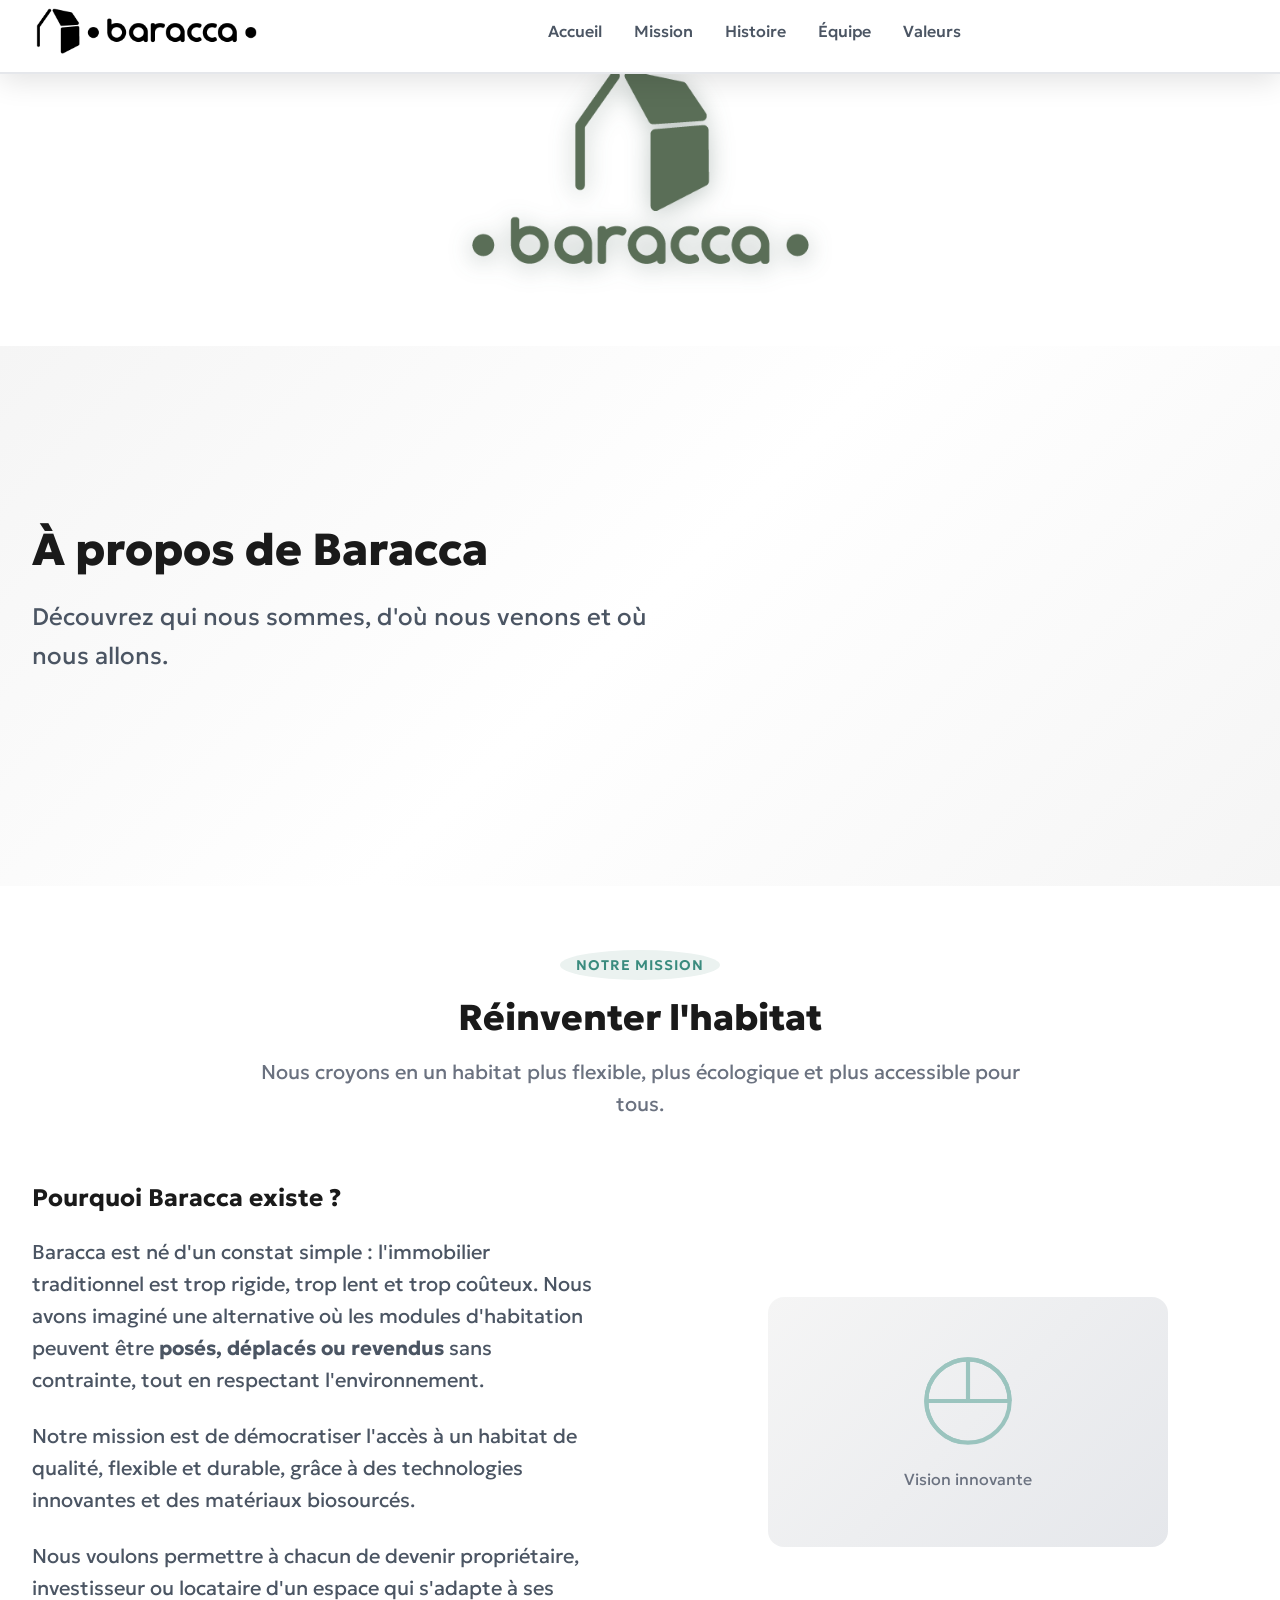
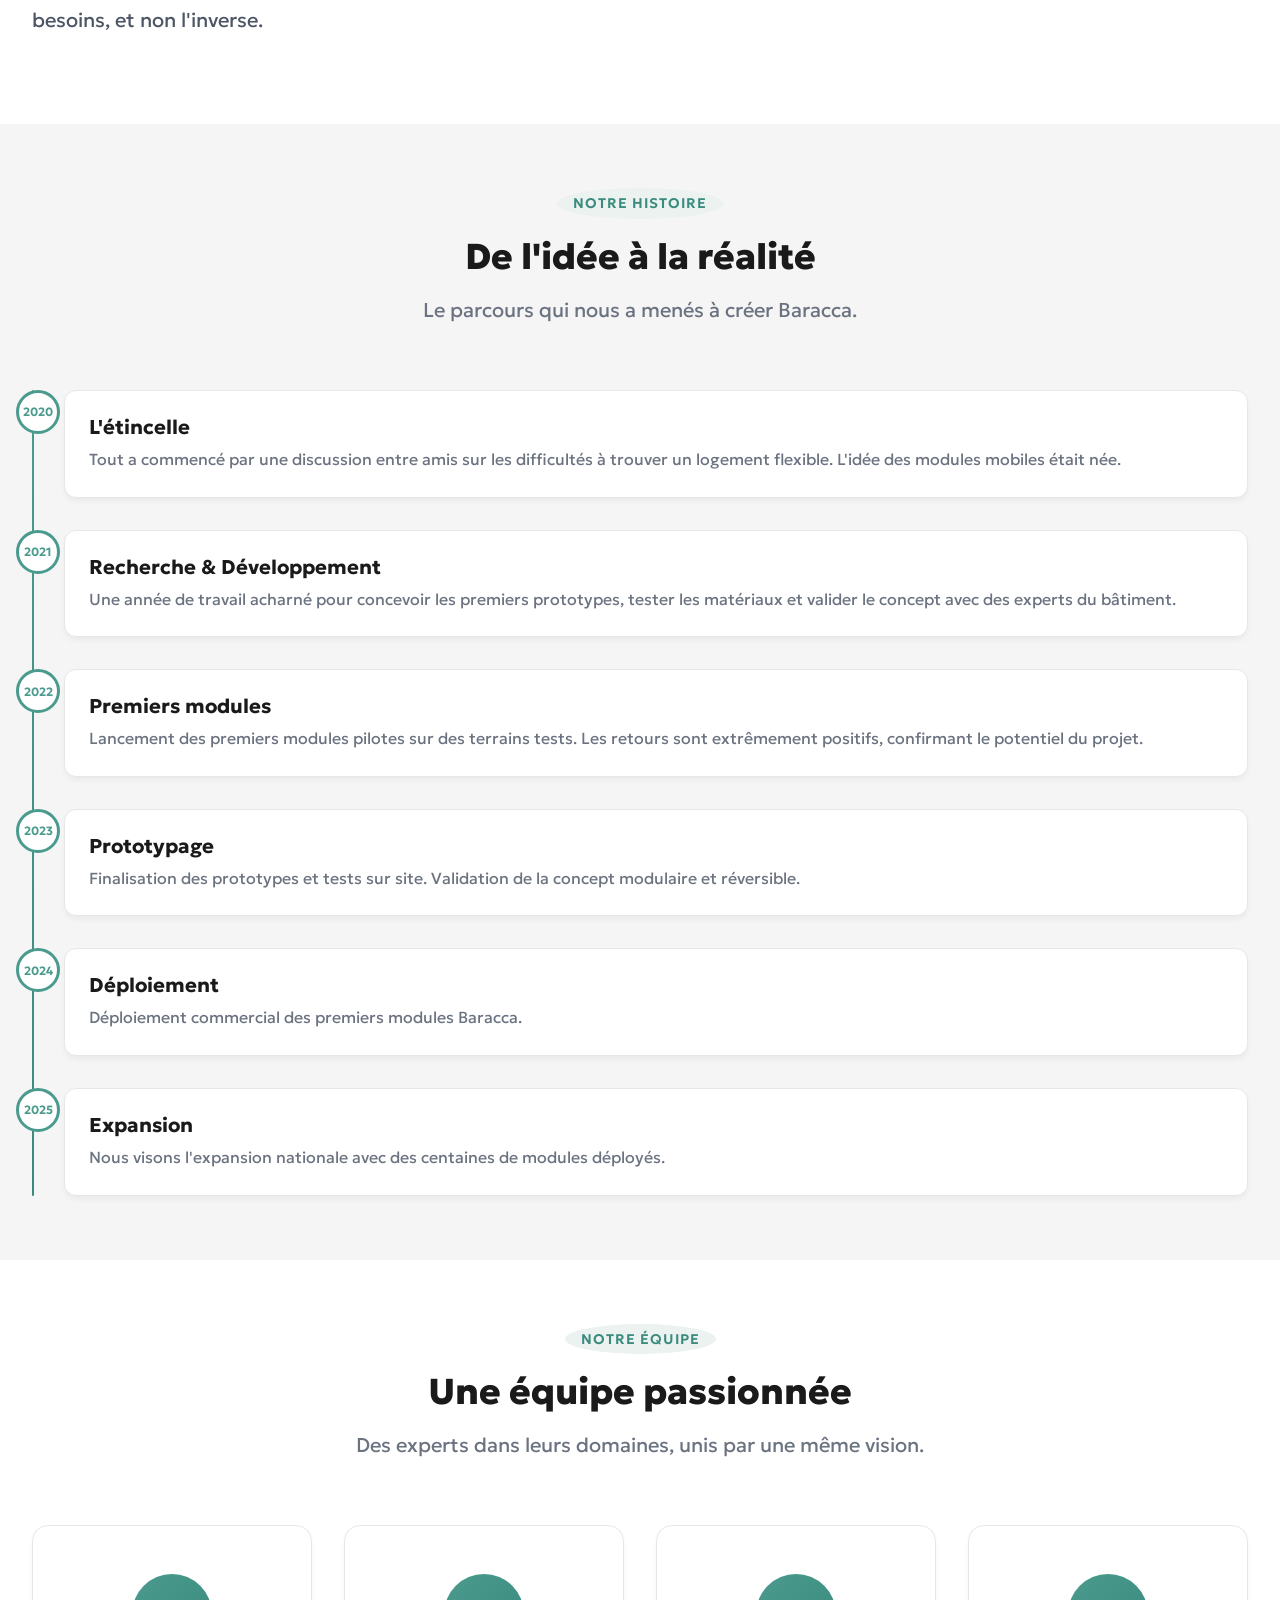
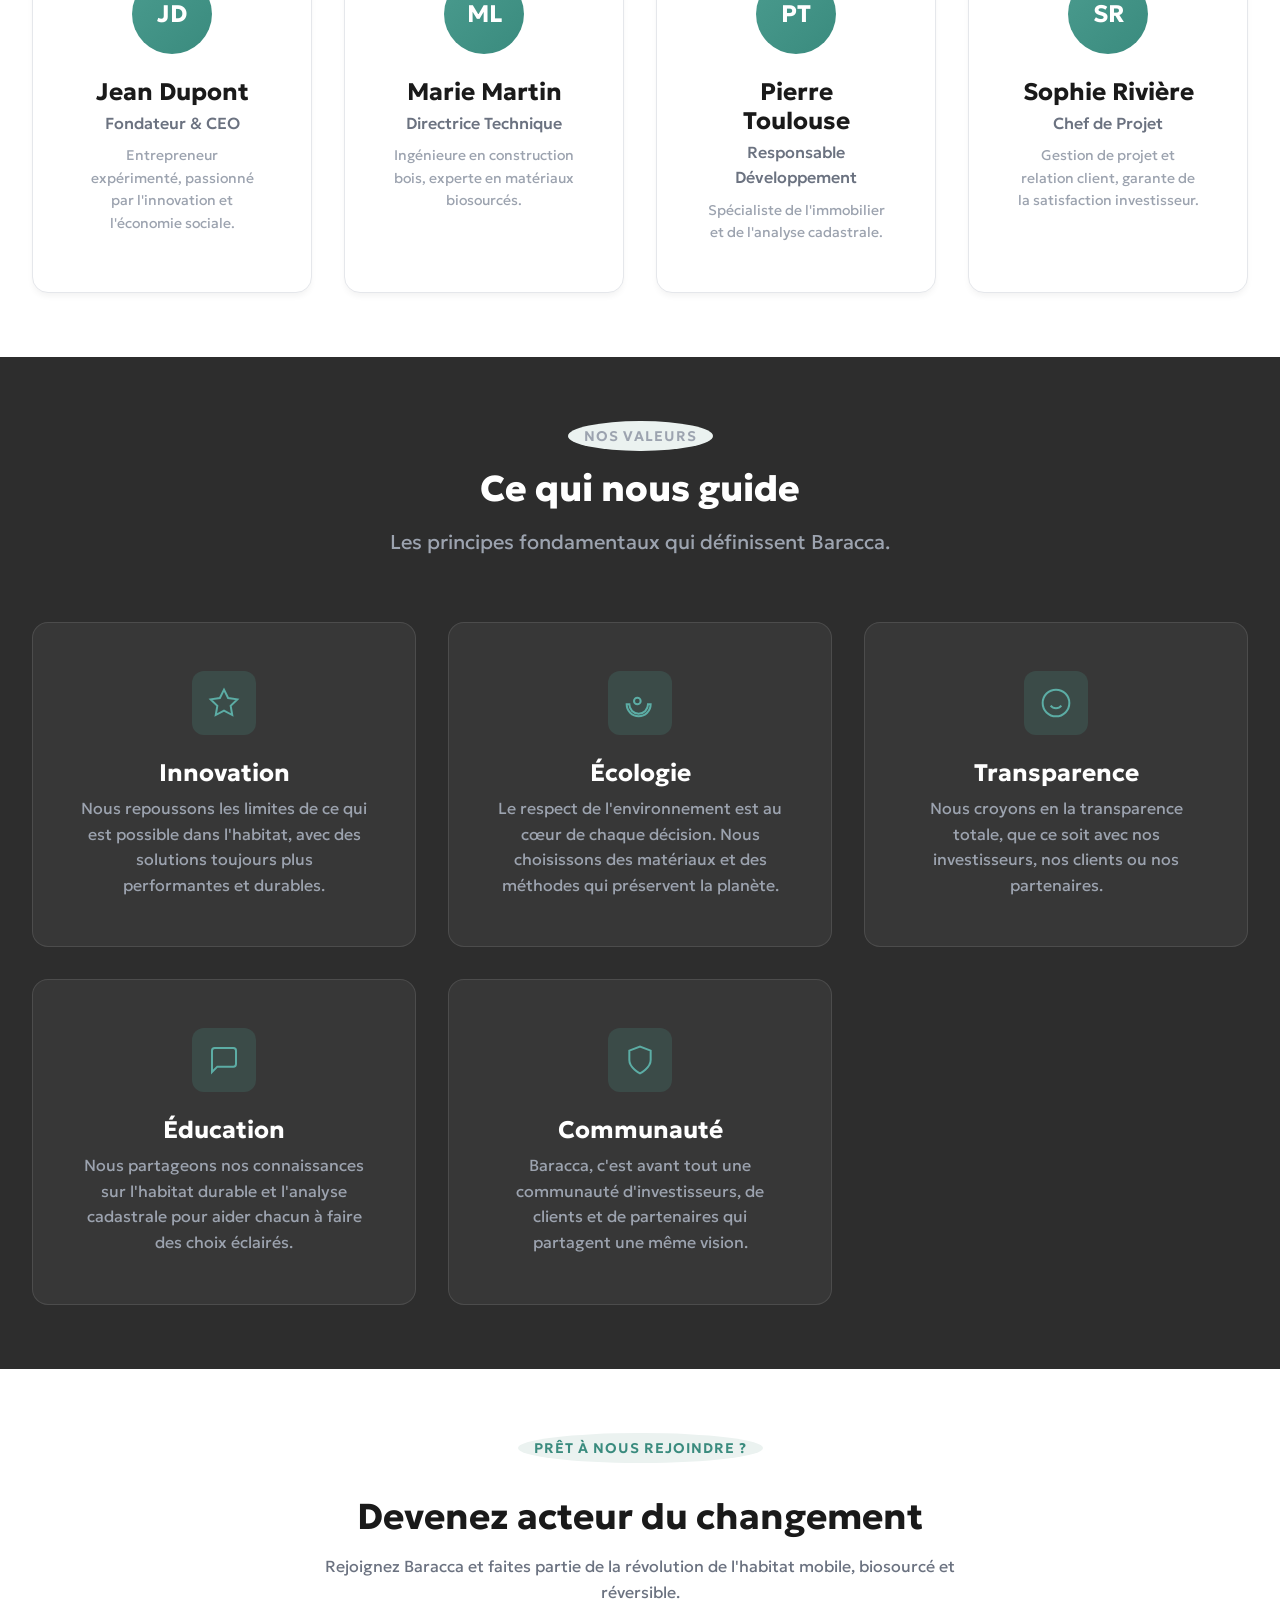
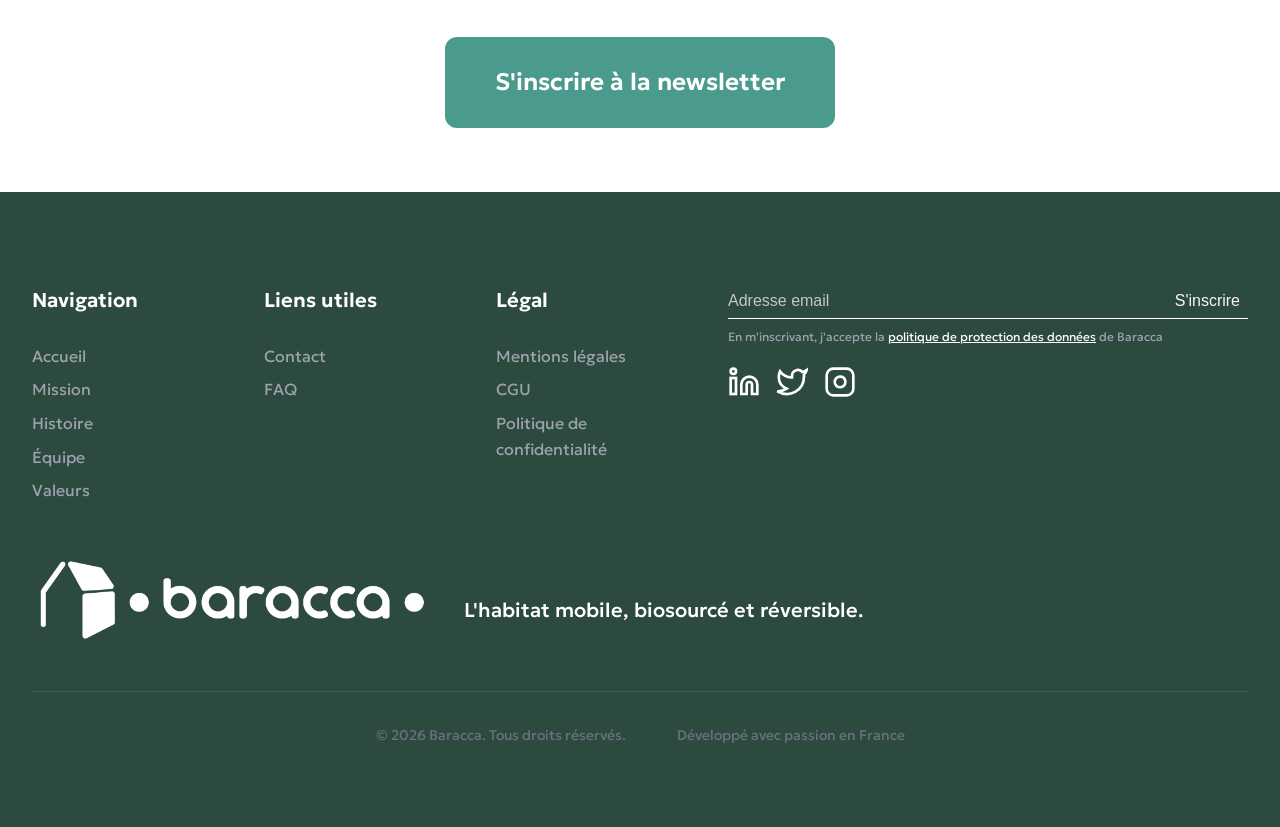
==== commit 9de9503c: "changement footer" ====
--- a/a-propos.html
+++ b/a-propos.html
@@ -9,7 +9,7 @@
   <!-- Fonts -->
   <link rel="preconnect" href="https://fonts.googleapis.com">
   <link rel="preconnect" href="https://fonts.gstatic.com" crossorigin>
-  <link href="https://fonts.googleapis.com/css2?family=Inter:wght@400;500;600;700;800&display=swap" rel="stylesheet">
+  <link href="https://fonts.googleapis.com/css2?family=Geologica:wght@400;500;600;700&family=Inter:wght@400;500;600;700;800&display=swap" rel="stylesheet">
   
   <!-- Favicon -->
   <link rel="icon" type="image/png" href="assets/images/favicon.png">
@@ -23,7 +23,7 @@
     <div class="container">
       <nav class="nav">
         <a href="index.html" class="logo">
-          <img src="assets/images/logo-baracca-bandeau.png" alt="Baracca" width="300" height="62">
+          <img src="assets/images/logo-baracca-bandeau.png" alt="Baracca" class="header-logo">
         </a>
         <ul class="nav-links">
           <li><a href="index.html">Accueil</a></li>
@@ -33,7 +33,6 @@
           <li><a href="#valeurs">Valeurs</a></li>
         </ul>
         <div class="nav-actions">
-          <a href="index.html#investir" class="btn-primary">Investir</a>
           <button class="mobile-menu-btn" id="mobile-menu-btn" aria-label="Menu">
             <svg xmlns="http://www.w3.org/2000/svg" width="24" height="24" viewBox="0 0 24 24" fill="none" stroke="currentColor" stroke-width="2">
               <line x1="3" y1="12" x2="21" y2="12"></line>
@@ -52,14 +51,18 @@
           <li><a href="#histoire">Histoire</a></li>
           <li><a href="#equipe">Équipe</a></li>
           <li><a href="#valeurs">Valeurs</a></li>
-          <li><a href="index.html#investir">Investir</a></li>
         </ul>
       </div>
     </div>
   </header>
 
+  <!-- Logo seul centré en gros -->
+  <div class="main-logo-container">
+    <img src="assets/images/logo-seul.png" alt="Baracca" class="main-logo">
+  </div>
+  
   <!-- Hero Section -->
-  <section class="hero" style="min-height: 60vh; padding-top: 100px;">
+  <section class="hero" style="min-height: 60vh;">
     <div class="container">
       <div class="hero-content fade-in">
         <h1>À propos de Baracca</h1>
@@ -136,8 +139,8 @@
         <div class="timeline-item">
           <div class="timeline-marker">2023</div>
           <div class="timeline-content">
-            <h3>Lévée de fonds</h3>
-            <p>Première levée de fonds réussie auprès d'investisseurs passionnés par notre vision. Nous pouvons désormais passer à l'échelle.</p>
+            <h3>Prototypage</h3>
+            <p>Finalisation des prototypes et tests sur site. Validation de la concept modulaire et réversible.</p>
           </div>
         </div>
         
@@ -145,7 +148,7 @@
           <div class="timeline-marker">2024</div>
           <div class="timeline-content">
             <h3>Déploiement</h3>
-            <p>Déploiement commercial des premiers modules Baracca. Intégration de l'analyse cadastrale pour optimiser chaque projet.</p>
+            <p>Déploiement commercial des premiers modules Baracca.</p>
           </div>
         </div>
         
@@ -153,7 +156,7 @@
           <div class="timeline-marker">2025</div>
           <div class="timeline-content">
             <h3>Expansion</h3>
-            <p>Nous visons l'expansion nationale avec des centaines de modules déployés et une communauté d'investisseurs en croissance constante.</p>
+            <p>Nous visons l'expansion nationale avec des centaines de modules déployés.</p>
           </div>
         </div>
       </div>
@@ -275,7 +278,7 @@
         <span class="section-tag">Prêt à nous rejoindre ?</span>
         <h2 style="margin-top: var(--spacing-md);">Devenez acteur du changement</h2>
         <p style="margin-bottom: var(--spacing-xl);">Rejoignez Baracca et faites partie de la révolution de l'habitat mobile, biosourcé et réversible.</p>
-        <a href="index.html#investir" class="btn-cta btn-large">Devenir investisseur</a>
+        <a href="#newsletter" class="btn-cta btn-large">S'inscrire à la newsletter</a>
       </div>
     </div>
   </section>
@@ -284,71 +287,78 @@
   <footer class="footer">
     <div class="container">
       <div class="footer-content">
-        <div class="footer-section">
+        <div class="footer-main">
+          <div class="footer-menus">
+            <div class="footer-section">
+              <h4>Navigation</h4>
+              <ul>
+                <li><a href="index.html">Accueil</a></li>
+                <li><a href="#mission">Mission</a></li>
+                <li><a href="#histoire">Histoire</a></li>
+                <li><a href="#equipe">Équipe</a></li>
+                <li><a href="#valeurs">Valeurs</a></li>
+              </ul>
+            </div>
+            
+            <div class="footer-section">
+              <h4>Liens utiles</h4>
+              <ul>
+                <li><a href="#">Contact</a></li>
+                <li><a href="#">FAQ</a></li>
+              </ul>
+            </div>
+            
+            <div class="footer-section">
+              <h4>Légal</h4>
+              <ul>
+                <li><a href="#">Mentions légales</a></li>
+                <li><a href="#">CGU</a></li>
+                <li><a href="#politique-donnees">Politique de confidentialité</a></li>
+              </ul>
+            </div>
+            
+            <div class="footer-section footer-newsletter">
+              <form id="footer-newsletter-form" class="footer-newsletter-form" action="mailto:invest@baracca.fr" method="post" enctype="text/plain">
+                <div class="newsletter-input-wrapper">
+                  <input type="email" id="footer-email" name="email" required placeholder="Adresse email">
+                  <button type="submit" class="newsletter-submit">S'inscrire</button>
+                </div>
+                <p class="newsletter-disclaimer">En m'inscrivant, j'accepte la <a href="#politique-donnees">politique de protection des données</a> de Baracca</p>
+                <div class="social-links">
+                  <a href="#" aria-label="LinkedIn">
+                    <svg xmlns="http://www.w3.org/2000/svg" viewBox="0 0 24 24" fill="none" stroke="currentColor" stroke-width="2">
+                      <path d="M16 8a6 6 0 0 1 6 6v7h-4v-7a2 2 0 0 0-2-2 2 2 0 0 0-2 2v7h-4v-7a6 6 0 0 1 6-6z"></path>
+                      <rect x="2" y="9" width="4" height="12"></rect>
+                      <circle cx="4" cy="4" r="2"></circle>
+                    </svg>
+                  </a>
+                  <a href="#" aria-label="Twitter">
+                    <svg xmlns="http://www.w3.org/2000/svg" viewBox="0 0 24 24" fill="none" stroke="currentColor" stroke-width="2">
+                      <path d="M23 3a10.9 10.9 0 0 1-3.14 1.53 4.48 4.48 0 0 0-7.86 3v1A10.66 10.66 0 0 1 3 4s-4 9 5 13a11.64 11.64 0 0 1-7 2c9 5 20 0 20-11.5a4.5 4.5 0 0 0-.08-.83A7.72 7.72 0 0 0 23 3z"></path>
+                    </svg>
+                  </a>
+                  <a href="#" aria-label="Instagram">
+                    <svg xmlns="http://www.w3.org/2000/svg" viewBox="0 0 24 24" fill="none" stroke="currentColor" stroke-width="2">
+                      <rect x="2" y="2" width="20" height="20" rx="5" ry="5"></rect>
+                      <path d="M16 11.37A4 4 0 1 1 12.63 8 4 4 0 0 1 16 11.37z"></path>
+                      <line x1="17.5" y1="6.5" x2="17.51" y2="6.5"></line>
+                    </svg>
+                  </a>
+                </div>
+              </form>
+            </div>
+        </div>
+        
+        <div class="footer-brand">
           <a href="index.html" class="footer-logo">
-            <img src="assets/images/logo-baracca-bandeau.png" alt="Baracca" width="200" height="42">
+            <img src="assets/images/logo-baracca-bandeau.png" alt="Baracca" class="footer-logo-img">
           </a>
-          <p>L'habitat mobile, biosourcé et réversible.</p>
-        </div>
-        
-        <div class="footer-section">
-          <h4>Navigation</h4>
-          <ul>
-            <li><a href="index.html">Accueil</a></li>
-            <li><a href="#mission">Mission</a></li>
-            <li><a href="#histoire">Histoire</a></li>
-            <li><a href="#equipe">Équipe</a></li>
-            <li><a href="#valeurs">Valeurs</a></li>
-          </ul>
-        </div>
-        
-        <div class="footer-section">
-          <h4>Liens utiles</h4>
-          <ul>
-            <li><a href="index.html">Investir</a></li>
-            <li><a href="#">Contact</a></li>
-            <li><a href="#">FAQ</a></li>
-          </ul>
-        </div>
-        
-        <div class="footer-section">
-          <h4>Légal</h4>
-          <ul>
-            <li><a href="#">Mentions légales</a></li>
-            <li><a href="#">CGU</a></li>
-            <li><a href="#">Politique de confidentialité</a></li>
-          </ul>
-        </div>
-        
-        <div class="footer-section">
-          <h4>Nous suivre</h4>
-          <div class="social-links">
-            <a href="#" aria-label="LinkedIn">
-              <svg xmlns="http://www.w3.org/2000/svg" width="24" height="24" viewBox="0 0 24 24" fill="none" stroke="currentColor" stroke-width="2">
-                <path d="M16 8a6 6 0 0 1 6 6v7h-4v-7a2 2 0 0 0-2-2 2 2 0 0 0-2 2v7h-4v-7a6 6 0 0 1 6-6z"></path>
-                <rect x="2" y="9" width="4" height="12"></rect>
-                <circle cx="4" cy="4" r="2"></circle>
-              </svg>
-            </a>
-            <a href="#" aria-label="Twitter">
-              <svg xmlns="http://www.w3.org/2000/svg" width="24" height="24" viewBox="0 0 24 24" fill="none" stroke="currentColor" stroke-width="2">
-                <path d="M23 3a10.9 10.9 0 0 1-3.14 1.53 4.48 4.48 0 0 0-7.86 3v1A10.66 10.66 0 0 1 3 4s-4 9 5 13a11.64 11.64 0 0 1-7 2c9 5 20 0 20-11.5a4.5 4.5 0 0 0-.08-.83A7.72 7.72 0 0 0 23 3z"></path>
-              </svg>
-            </a>
-            <a href="#" aria-label="Instagram">
-              <svg xmlns="http://www.w3.org/2000/svg" width="24" height="24" viewBox="0 0 24 24" fill="none" stroke="currentColor" stroke-width="2">
-                <rect x="2" y="2" width="20" height="20" rx="5" ry="5"></rect>
-                <path d="M16 11.37A4 4 0 1 1 12.63 8 4 4 0 0 1 16 11.37z"></path>
-                <line x1="17.5" y1="6.5" x2="17.51" y2="6.5"></line>
-              </svg>
-            </a>
-          </div>
-        </div>
-      </div>
+          <p class="footer-tagline">L'habitat mobile, biosourcé et réversible.</p>
+        </div>
       
       <div class="footer-bottom">
         <p>© <span id="current-year"></span> Baracca. Tous droits réservés.</p>
-        <p style="margin-left: 2rem;">Développé avec passion en France</p>
+        <p>Développé avec passion en France</p>
       </div>
     </div>
   </footer>
--- a/assets/css/style.css
+++ b/assets/css/style.css
@@ -10,6 +10,7 @@
   --primary-dark: #3A8B7E;     /* Vert terre foncé */
   --primary-light: #5CADA5;    /* Vert terre clair */
   --primary-lighter: #EBF2F0;   /* Vert très clair pour fonds */
+  --logo-green: #2D4A3E;       /* Vert logo Baracca */
   
   --secondary: #E67E22;         /* Orange pour accents */
   --secondary-dark: #D35400;   /* Orange foncé */
@@ -25,7 +26,7 @@
   --gray-bg: #FAFAFA;          /* Fond gris */
   
   /* Typographie */
-  --font-family: 'Inter', -apple-system, BlinkMacSystemFont, 'Segoe UI', Roboto, Oxygen, Ubuntu, sans-serif;
+  --font-family: 'Geologica', 'Inter', -apple-system, BlinkMacSystemFont, 'Segoe UI', Roboto, Oxygen, Ubuntu, sans-serif;
   --font-size-h1: 3rem;        /* 48px */
   --font-size-h2: 2.25rem;     /* 36px */
   --font-size-h3: 1.5rem;      /* 24px */
@@ -177,9 +178,8 @@
    ============================================ */
 .container {
   width: 100%;
-  max-width: 1280px;
   margin: 0 auto;
-  padding: 0 var(--spacing-lg);
+  padding: 0 var(--spacing-xl);
 }
 
 .section {
@@ -191,18 +191,35 @@
    Header
    ============================================ */
 .header {
-  position: sticky;
+  position: fixed;
   top: 0;
+  left: 0;
+  right: 0;
   background-color: var(--white);
-  box-shadow: 0 2px 10px rgba(0, 0, 0, 0.03);
+  box-shadow: 0 6px 30px rgba(0, 0, 0, 0.12);
   z-index: var(--z-sticky);
-  padding: var(--spacing-sm) 0;
-  transition: var(--transition);
+  padding: var(--spacing-sm) 0 var(--spacing-md);
+  transition: var(--transition);
+  border-bottom: 2px solid var(--gray-border);
+  opacity: 1;
 }
 
 .header.scrolled {
-  box-shadow: 0 4px 20px rgba(0, 0, 0, 0.05);
-  padding: var(--spacing-xs) 0;
+  box-shadow: 0 6px 25px rgba(0, 0, 0, 0.12);
+  padding: var(--spacing-xs) 0 var(--spacing-sm);
+  border-bottom: 2px solid var(--gray-border);
+}
+
+.header.hidden {
+  opacity: 0;
+  pointer-events: none;
+  transform: translateY(-100%);
+}
+
+.header.visible {
+  opacity: 1;
+  pointer-events: auto;
+  transform: translateY(0);
 }
 
 .nav {
@@ -269,6 +286,281 @@
   width: 100%;
 }
 
+/* Logo Styles */
+.header-logo {
+  height: 38px;
+  width: auto;
+  max-width: 240px;
+  transition: var(--transition);
+}
+
+.header-logo:hover {
+  transform: scale(1.02);
+}
+
+.footer-logo-img {
+  height: 42px;
+  width: auto;
+  max-width: 200px;
+}
+
+/* Main Logo - Large centered logo at top of page */
+.main-logo-container {
+  text-align: center;
+  padding: var(--spacing-2xl) 0 var(--spacing-2xl);
+  background-color: var(--white);
+}
+
+.main-logo {
+  height: auto;
+  max-height: 250px;
+  width: auto;
+  max-width: 600px;
+  margin: 0 auto;
+  display: block;
+  transition: var(--transition);
+  filter: drop-shadow(0 4px 12px rgba(45, 74, 62, 0.3));
+}
+
+.main-logo:hover {
+  transform: scale(1.02);
+  filter: drop-shadow(0 6px 12px rgba(45, 74, 62, 0.3));
+}
+
+/* Processus Section */
+.process-grid {
+  display: grid;
+  grid-template-columns: repeat(auto-fit, minmax(280px, 1fr));
+  gap: var(--spacing-xl);
+}
+
+.process-card {
+  background-color: var(--white);
+  border: 1px solid var(--gray-border);
+  border-radius: var(--border-radius-lg);
+  padding: var(--spacing-xl);
+  box-shadow: var(--box-shadow);
+  transition: var(--transition);
+  text-align: center;
+}
+
+.process-card:hover {
+  transform: translateY(-8px);
+  box-shadow: var(--box-shadow-lg);
+  border-color: var(--primary);
+}
+
+.process-image {
+  width: 100%;
+  height: 350px;
+  object-fit: contain;
+  border-radius: var(--border-radius);
+  margin-bottom: var(--spacing-lg);
+  background-color: var(--gray-light);
+}
+
+.process-card h3 {
+  margin-bottom: var(--spacing-md);
+  color: var(--black);
+}
+
+.process-card p {
+  color: var(--gray);
+  margin-bottom: 0;
+}
+
+/* Newsletter Section */
+.newsletter-form {
+  max-width: 500px;
+  margin: 0 auto;
+  display: flex;
+  flex-direction: column;
+  gap: var(--spacing-lg);
+}
+
+.newsletter-form .form-group {
+  display: flex;
+  flex-direction: column;
+  gap: var(--spacing-sm);
+}
+
+.newsletter-form input {
+  padding: var(--spacing-md);
+  border: 1px solid var(--gray-border);
+  border-radius: var(--border-radius);
+  font-size: var(--font-size-body);
+  transition: var(--transition);
+}
+
+.newsletter-form input:focus {
+  outline: none;
+  border-color: var(--primary);
+  box-shadow: 0 0 0 3px rgba(74, 155, 142, 0.1);
+}
+
+.newsletter-form button {
+  margin: 0 auto;
+}
+
+/* Footer Structure */
+.footer-main {
+  display: flex;
+  flex-direction: column;
+  gap: var(--spacing-xl);
+  margin-bottom: var(--spacing-2xl);
+}
+
+.footer-menus {
+  display: flex;
+  flex-wrap: wrap;
+  gap: var(--spacing-xl);
+  width: 100%;
+}
+
+.footer-section:not(.footer-newsletter) {
+  flex: 0 0 200px;
+}
+
+.footer-newsletter {
+  flex: 1;
+  min-width: 250px;
+  flex-basis: 0%;
+}
+
+.footer-section {
+  display: flex;
+  flex-direction: column;
+  gap: var(--spacing-md);
+}
+
+.footer-newsletter-form {
+  display: flex;
+  flex-direction: column;
+  align-items: flex-start;
+  gap: var(--spacing-xs);
+  width: 100%;
+  min-width: 0;
+}
+
+.newsletter-input-wrapper {
+  display: flex;
+  align-items: center;
+  border-bottom: 1px solid var(--white);
+  padding-bottom: var(--spacing-xs);
+  width: 100%;
+  min-width: 0;
+}
+
+.newsletter-input-wrapper input {
+  flex: 1;
+  padding: var(--spacing-xs) 0;
+  border: none;
+  background: transparent;
+  font-size: var(--font-size-body);
+  color: var(--white);
+  transition: var(--transition);
+  min-width: 0;
+}
+
+.newsletter-input-wrapper input::placeholder {
+  color: rgba(255, 255, 255, 0.7);
+}
+
+.newsletter-input-wrapper input:focus {
+  outline: none;
+}
+
+.newsletter-submit {
+  background: none;
+  border: none;
+  color: var(--gray-light);
+  font-size: var(--font-size-body);
+  font-weight: 500;
+  cursor: pointer;
+  padding: var(--spacing-xs) var(--spacing-sm);
+  transition: var(--transition);
+  white-space: nowrap;
+  margin-left: 0;
+  min-width: 0;
+  flex-shrink: 0;
+}
+
+.newsletter-submit:hover {
+  color: var(--white);
+}
+
+.newsletter-disclaimer {
+  font-size: var(--font-size-xs);
+  color: rgba(255, 255, 255, 0.7);
+  margin: var(--spacing-xs) 0 0 0;
+  text-align: left;
+}
+
+.newsletter-disclaimer a {
+  color: var(--white);
+  text-decoration: underline;
+}
+
+.newsletter-disclaimer a:hover {
+  color: var(--primary-light);
+}
+
+.footer-brand {
+  display: flex;
+  flex-direction: row;
+  align-items: center;
+  gap: var(--spacing-xl);
+  padding-top: var(--spacing-lg);
+}
+
+.footer-tagline {
+  color: var(--white);
+  font-size: var(--font-size-h4);
+  font-weight: 500;
+  margin: 0;
+}
+
+/* Social links in footer */
+.footer-main .social-links,
+.footer-newsletter .social-links {
+  display: flex;
+  gap: var(--spacing-md);
+  margin-top: var(--spacing-md);
+  align-items: flex-start;
+}
+
+.footer-main .social-links a,
+.footer-newsletter .social-links a {
+  width: 32px;
+  height: 32px;
+  display: flex;
+  align-items: center;
+  justify-content: center;
+  background-color: transparent;
+  border-radius: 0;
+  color: var(--white);
+  transition: var(--transition);
+}
+
+.footer-main .social-links svg,
+.footer-newsletter .social-links svg {
+  width: 32px;
+  height: 32px;
+}
+
+.footer-main .social-links a:hover,
+.footer-newsletter .social-links a:hover {
+  color: var(--primary-light);
+}
+
+/* SVG Logo styling */
+.header-logo svg,
+.footer-logo-img svg,
+.text-logo svg {
+  width: 100%;
+  height: 100%;
+}
+
 .nav-actions {
   display: flex;
   gap: var(--spacing-md);
@@ -291,7 +583,7 @@
 
 .mobile-menu {
   position: fixed;
-  top: 70px;
+  top: 75px;
   left: 0;
   right: 0;
   background-color: var(--white);
@@ -413,8 +705,8 @@
    ============================================ */
 .hero {
   position: relative;
-  padding: var(--spacing-4xl) 0;
-  min-height: 100vh;
+  padding: var(--spacing-3xl) 0 var(--spacing-4xl);
+  min-height: calc(100vh - 140px);
   display: flex;
   align-items: center;
   background: linear-gradient(135deg, var(--gray-light) 0%, var(--white) 50%, var(--gray-light) 100%);
@@ -519,6 +811,75 @@
   color: var(--white);
 }
 
+/* Green background sections */
+.section-green-light {
+  background: linear-gradient(135deg, rgba(74, 155, 142, 0.15) 0%, rgba(74, 155, 142, 0.08) 100%);
+  position: relative;
+  overflow: hidden;
+}
+
+.section-green-medium {
+  background: linear-gradient(135deg, rgba(74, 155, 142, 0.25) 0%, rgba(74, 155, 142, 0.12) 100%);
+  position: relative;
+  overflow: hidden;
+}
+
+.section-green-dark {
+  background: linear-gradient(135deg, rgba(45, 74, 62, 0.95) 0%, rgba(74, 155, 142, 0.85) 100%);
+  color: var(--white);
+  position: relative;
+  overflow: hidden;
+}
+
+.section-green-dark h2,
+.section-green-dark h3,
+.section-green-dark h4 {
+  color: var(--white);
+}
+
+.section-green-dark p,
+.section-green-dark span,
+.section-green-dark li {
+  color: rgba(255, 255, 255, 0.9);
+}
+
+/* Parallax background effect for sections */
+.section-parallax {
+  background-attachment: fixed;
+  background-position: center;
+  background-repeat: no-repeat;
+  background-size: cover;
+}
+
+/* Scroll effect for section content */
+.section-content-shift {
+  transform: translateY(0);
+  transition: transform 0.3s ease-out;
+  will-change: transform;
+}
+
+/* Add scroll-based animation */
+@keyframes fadeInUpSlow {
+  from {
+    opacity: 0;
+    transform: translateY(40px);
+  }
+  to {
+    opacity: 1;
+    transform: translateY(0);
+  }
+}
+
+.fade-inSlow {
+  opacity: 0;
+  animation: fadeInUpSlow 0.8s ease-out forwards;
+}
+
+.fade-inSlow:nth-child(1) { animation-delay: 0.2s; }
+.fade-inSlow:nth-child(2) { animation-delay: 0.4s; }
+.fade-inSlow:nth-child(3) { animation-delay: 0.6s; }
+.fade-inSlow:nth-child(4) { animation-delay: 0.8s; }
+
 .section-dark h2,
 .section-dark h3,
 .section-dark h4 {
@@ -932,16 +1293,15 @@
    Footer
    ============================================ */
 .footer {
-  background-color: var(--black);
+  background-color: var(--logo-green);
   color: var(--white);
   padding: var(--spacing-4xl) 0 var(--spacing-xl);
 }
 
 .footer-content {
-  display: grid;
-  grid-template-columns: repeat(auto-fit, minmax(200px, 1fr));
-  gap: var(--spacing-3xl);
-  margin-bottom: var(--spacing-3xl);
+  display: flex;
+  flex-direction: column;
+  gap: 0;
 }
 
 .footer-section {
@@ -955,7 +1315,9 @@
 }
 
 .footer-logo img {
-  max-height: 42px;
+  max-height: 300px;
+  max-width: 400px;
+  height: auto;
   width: auto;
   filter: brightness(0) invert(1);
 }
@@ -1018,15 +1380,17 @@
 }
 
 .footer-bottom {
-  text-align: center;
   padding-top: var(--spacing-xl);
   border-top: 1px solid rgba(255, 255, 255, 0.1);
   color: var(--gray-medium);
   font-size: var(--font-size-small);
-  display: flex;
-  justify-content: center;
-  align-items: center;
-  flex-wrap: wrap;
+  text-align: center;
+}
+
+.footer-bottom p {
+  display: inline-block;
+  margin: 0 var(--spacing-lg);
+}  flex-wrap: wrap;
   gap: var(--spacing-lg);
 }
 
@@ -1146,10 +1510,6 @@
 
 /* Large Desktop */
 @media (min-width: 1400px) {
-  .container {
-    max-width: 1400px;
-  }
-  
   .hero h1 {
     font-size: 3.5rem;
   }
@@ -1696,6 +2056,19 @@
    Responsive for new elements
    ============================================ */
 @media (max-width: 768px) {
+  .footer-menus {
+    flex-direction: column;
+  }
+  
+  .footer-section:not(.footer-newsletter) {
+    flex: 0 0 100%;
+  }
+  
+  .footer-newsletter {
+    text-align: left;
+    flex: 0 0 100%;
+  }
+  
   .timeline::before {
     left: 20px;
   }
